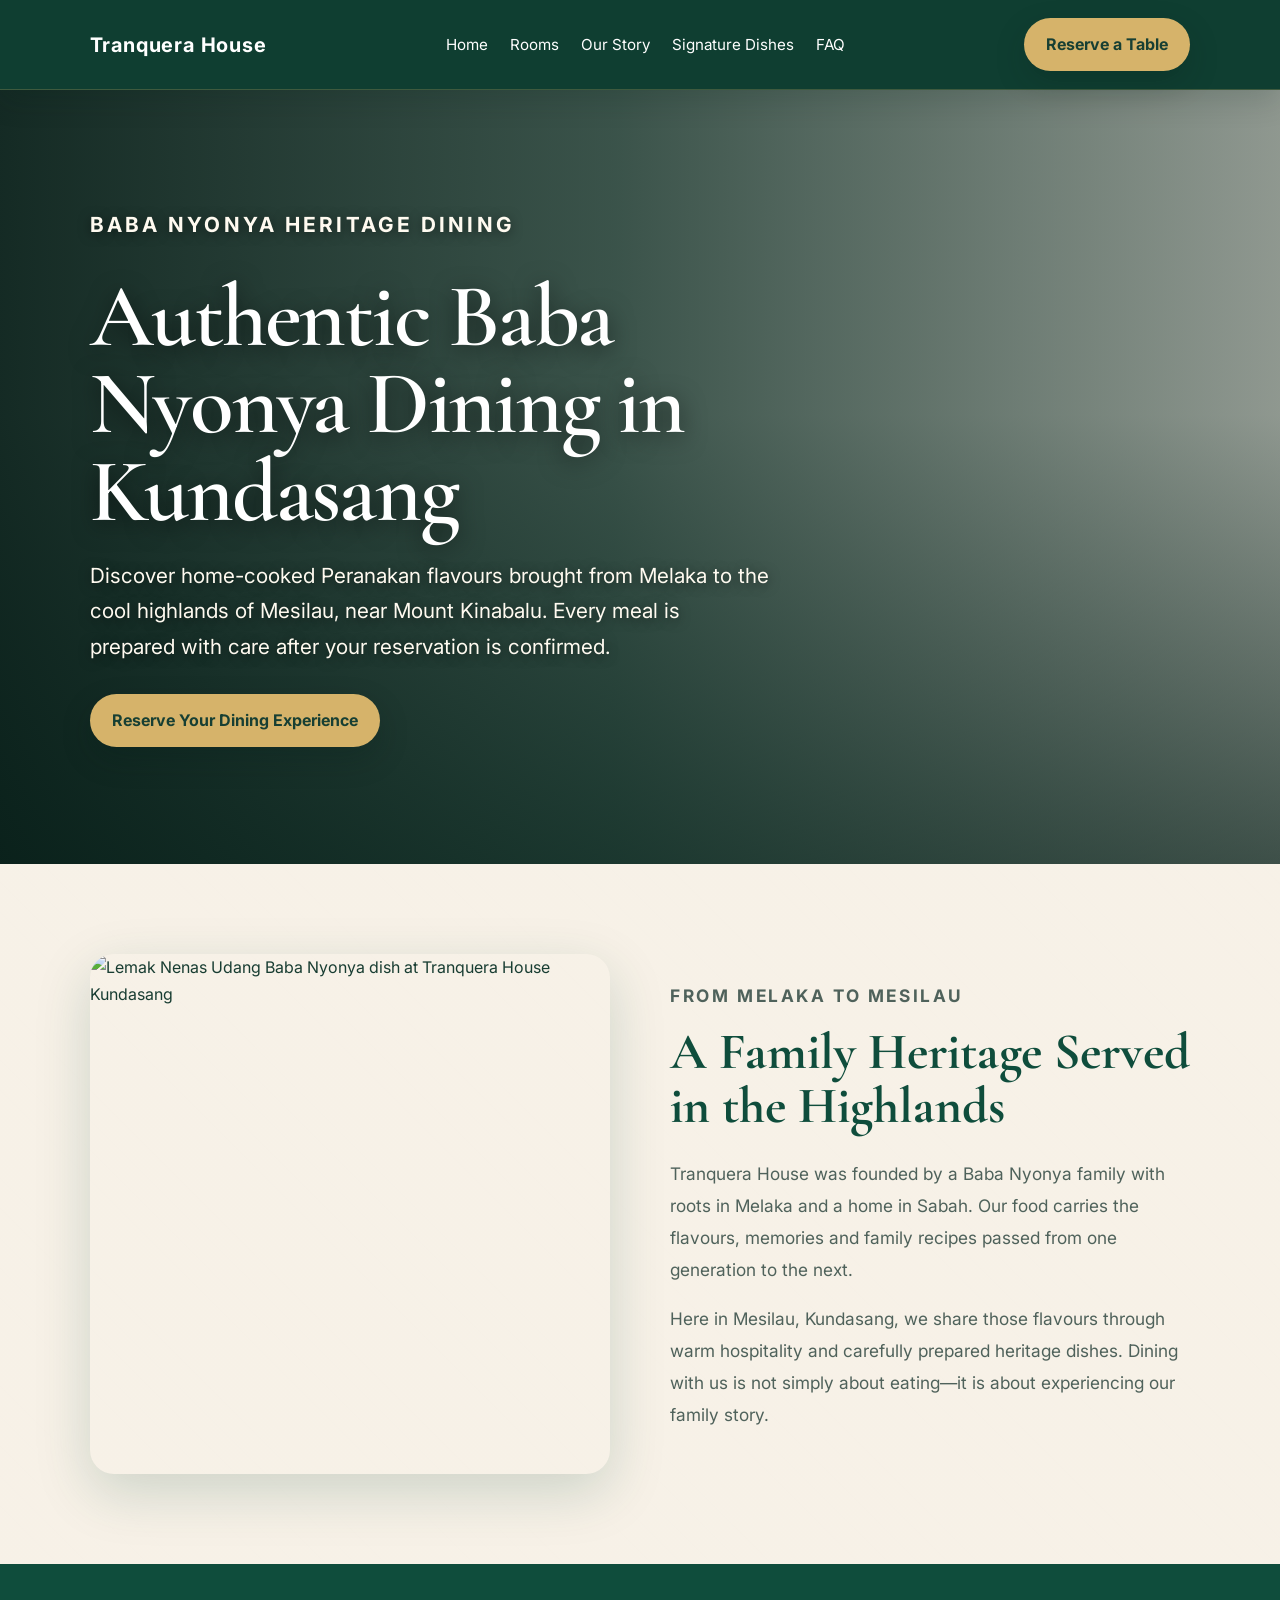
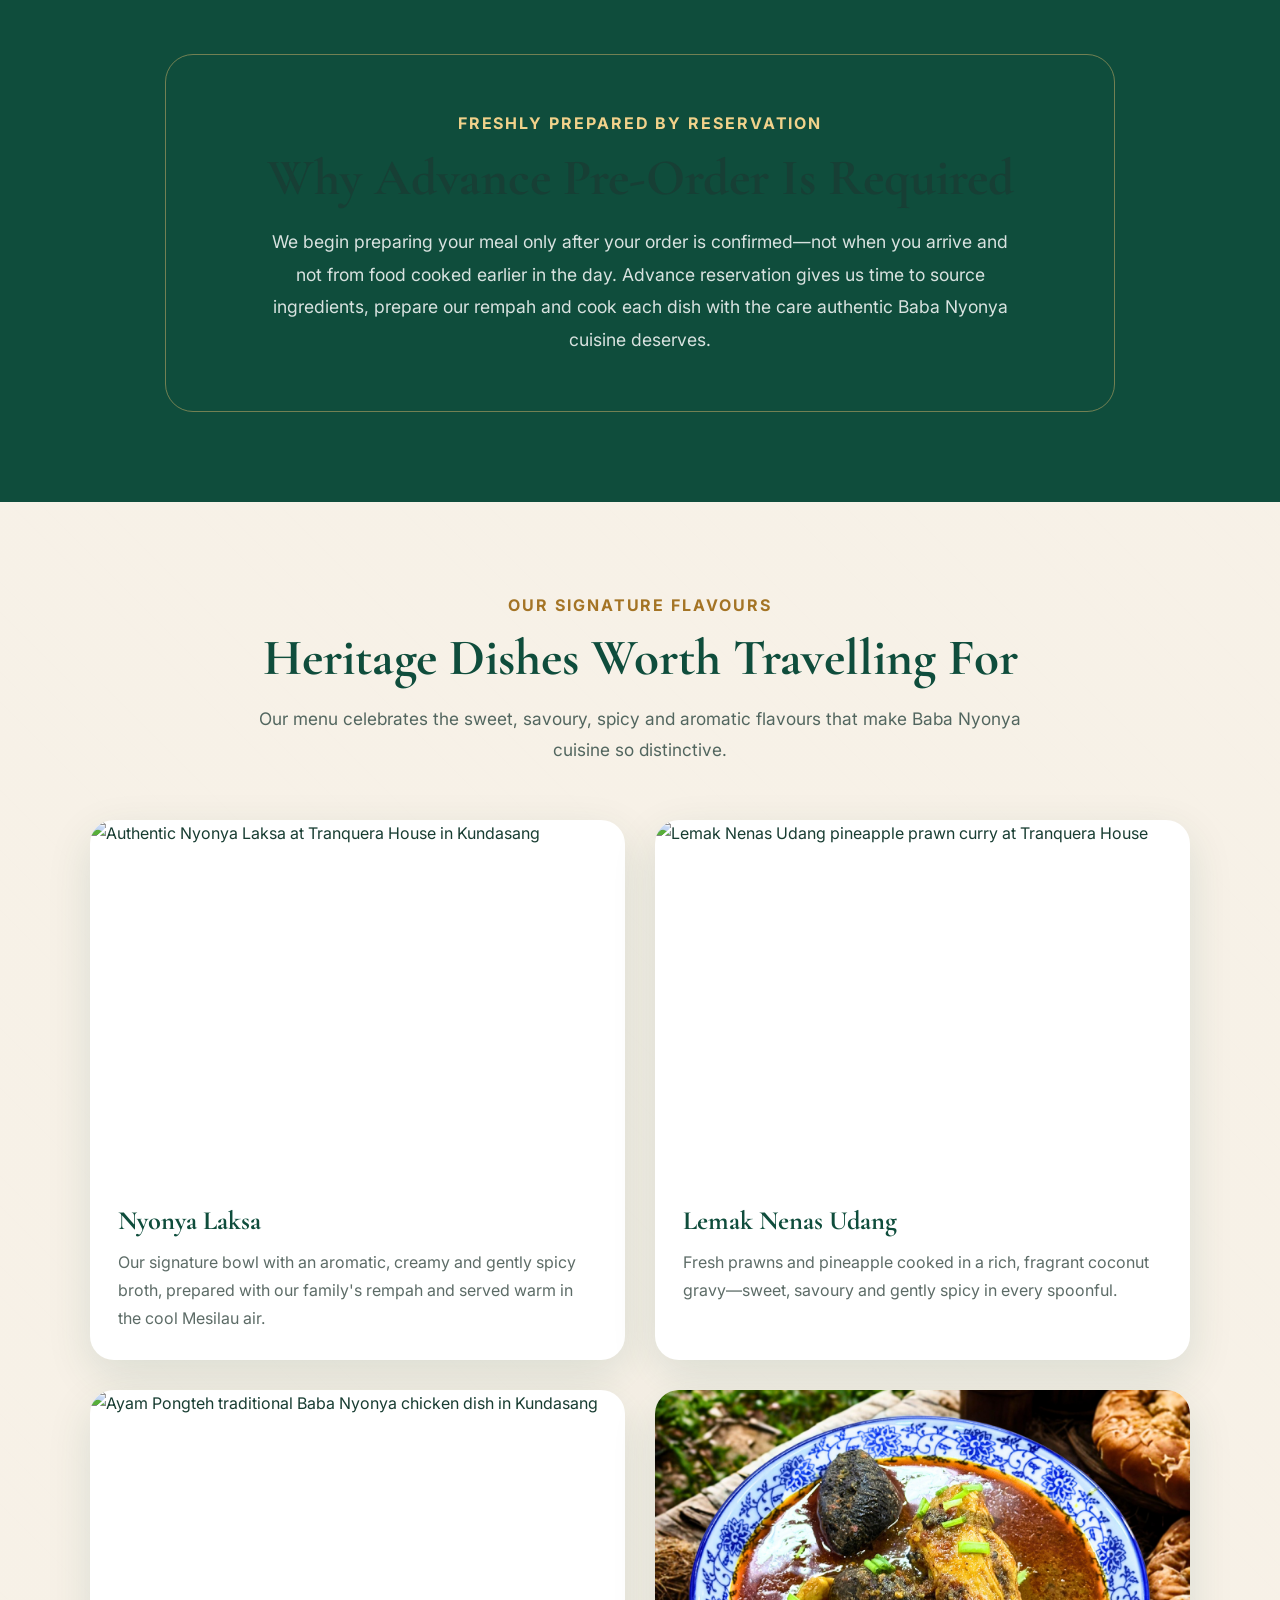
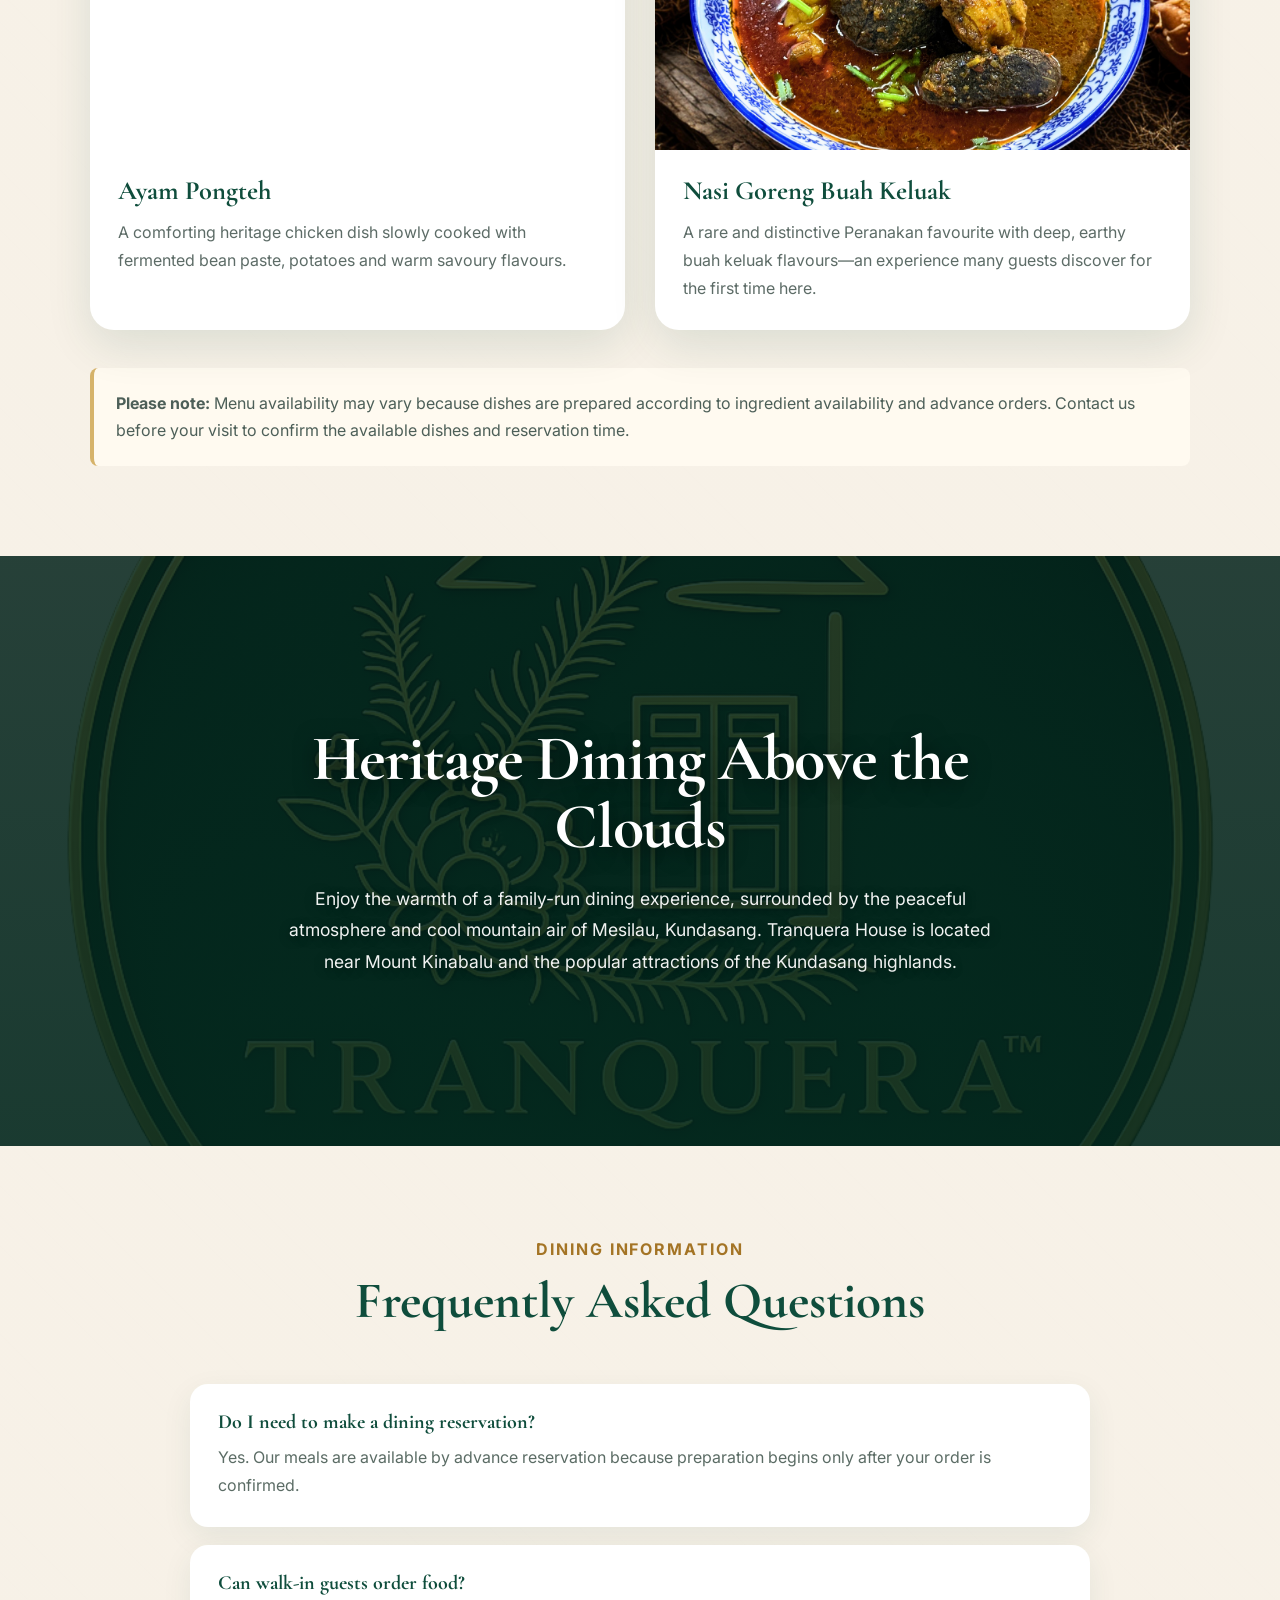
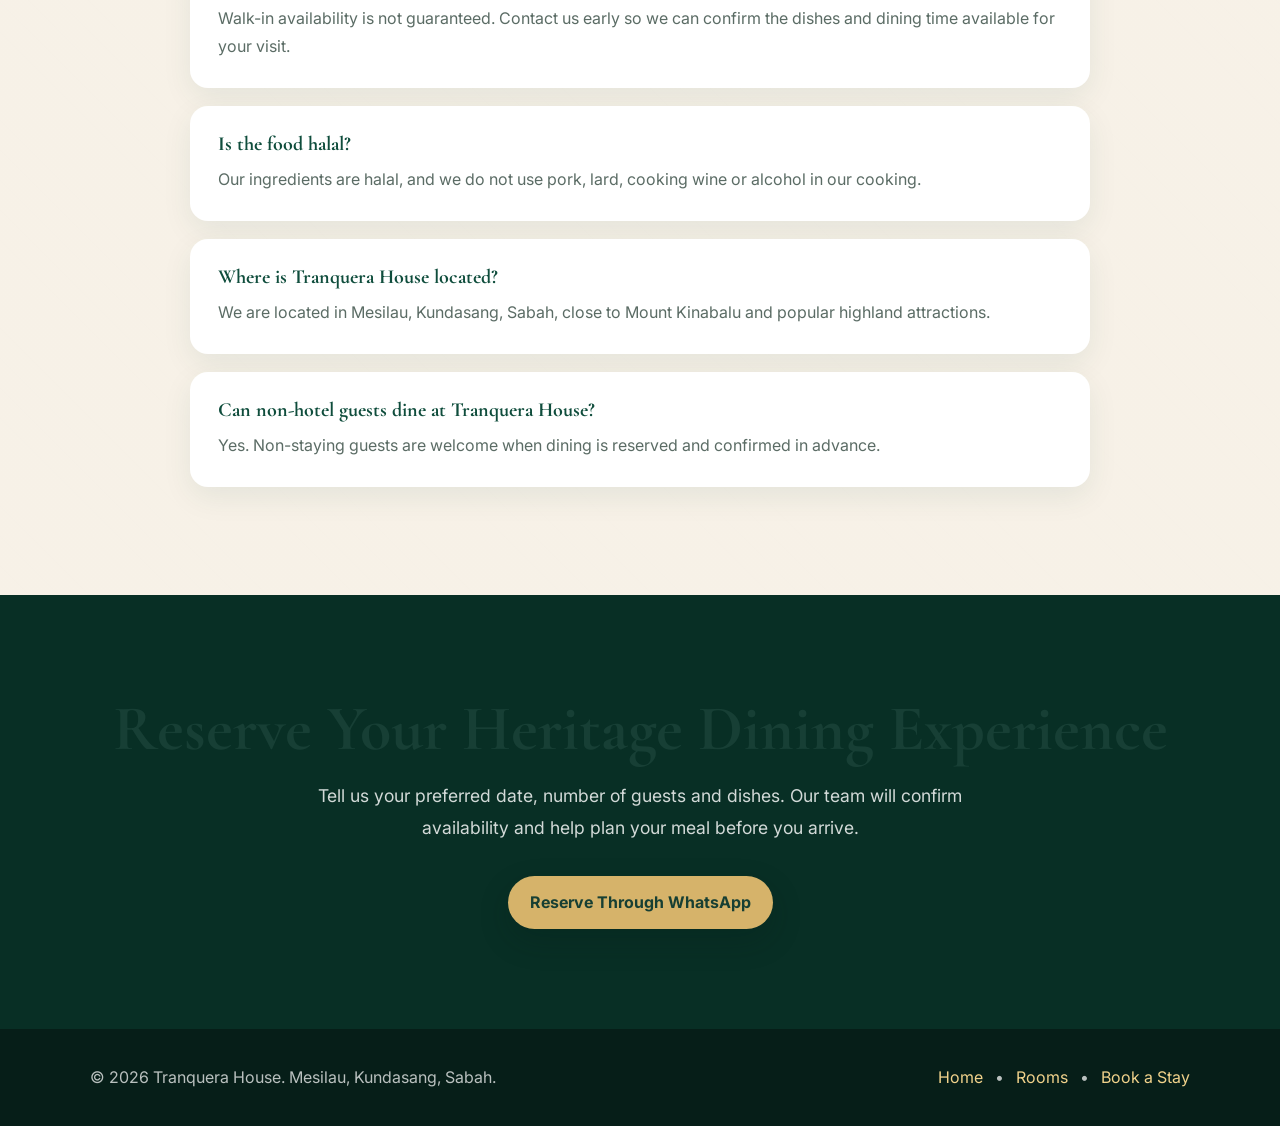
==== dining.html @ 03976038 "Add improved dining page" ====
<!DOCTYPE html>
<html lang="en">
<head>
  <meta charset="UTF-8">

  <meta
    name="viewport"
    content="width=device-width, initial-scale=1.0"
  >

  <title>
    Baba Nyonya Restaurant in Kundasang | Tranquera House
  </title>

  <meta
    name="description"
    content="Enjoy authentic Baba Nyonya dining at Tranquera House in Mesilau, Kundasang. Freshly prepared heritage dishes available by advance reservation near Mount Kinabalu."
  >

  <meta
    name="robots"
    content="index, follow, max-image-preview:large"
  >

  <link
    rel="canonical"
    href="https://tranquerahouse.com/dining.html"
  >

  <link
    rel="icon"
    type="image/png"
    href="images/favicon.png"
  >

  <link
    rel="apple-touch-icon"
    href="images/favicon.png"
  >

  <link
    rel="stylesheet"
    href="style.css?v=3"
  >

  <!-- Facebook and WhatsApp preview -->
  <meta
    property="og:type"
    content="website"
  >

  <meta
    property="og:title"
    content="Authentic Baba Nyonya Dining in Kundasang"
  >

  <meta
    property="og:description"
    content="Discover home-cooked Baba Nyonya heritage cuisine, freshly prepared by advance reservation in Mesilau, Kundasang."
  >

  <meta
    property="og:url"
    content="https://tranquerahouse.com/dining.html"
  >

  <meta
    property="og:image"
    content="https://tranquerahouse.com/images/laksa.jpg"
  >

  <meta
    property="og:image:alt"
    content="Authentic Baba Nyonya food at Tranquera House in Kundasang"
  >

  <!-- Restaurant information for Google -->
  <script type="application/ld+json">
  {
    "@context": "https://schema.org",
    "@type": "Restaurant",
    "name": "Tranquera House Baba Nyonya Heritage Dining",
    "url": "https://tranquerahouse.com/dining.html",
    "image": [
      "https://tranquerahouse.com/images/laksa.jpg",
      "https://tranquerahouse.com/images/pineapple-prawn.jpg",
      "https://tranquerahouse.com/images/pongteh.jpg",
      "https://tranquerahouse.com/images/keluak.jpg"
    ],
    "description": "Authentic home-cooked Baba Nyonya heritage cuisine served by advance reservation in Mesilau, Kundasang.",
    "servesCuisine": [
      "Baba Nyonya",
      "Peranakan",
      "Malaysian"
    ],
    "telephone": "+60177270183",
    "acceptsReservations": true,
    "priceRange": "RM",
    "address": {
      "@type": "PostalAddress",
      "addressLocality": "Mesilau, Kundasang",
      "addressRegion": "Sabah",
      "addressCountry": "MY"
    },
    "areaServed": {
      "@type": "Place",
      "name": "Kundasang, Sabah"
    }
  }
  </script>

  <!-- Styling only for this dining page -->
  <style>
    .dining-page {
      background: #f7f3ea;
      color: #183d32;
    }

    .dining-header {
      position: sticky;
      top: 0;
      z-index: 1000;
      display: flex;
      align-items: center;
      justify-content: space-between;
      gap: 24px;
      padding: 18px 7%;
      background: rgba(8, 56, 43, 0.97);
      color: white;
      backdrop-filter: blur(10px);
      border-bottom: 1px solid rgba(214, 179, 106, 0.24);
      box-shadow: 0 10px 30px rgba(4, 29, 23, 0.16);
    }

    .dining-brand {
      color: white;
      font-size: 1.25rem;
      font-weight: 700;
      text-decoration: none;
      letter-spacing: 0.04em;
    }

    .dining-nav {
      display: flex;
      align-items: center;
      gap: 22px;
    }

    .dining-nav a {
      color: white;
      text-decoration: none;
      font-size: 0.95rem;
    }

    .dining-nav a:hover {
      color: #d6b36a;
    }

    .dining-book-button,
    .dining-primary-button {
      display: inline-flex;
      align-items: center;
      justify-content: center;
      padding: 13px 22px;
      border-radius: 999px;
      background: #d6b36a;
      color: #173f33;
      font-weight: 700;
      text-decoration: none;
      box-shadow: 0 12px 30px rgba(4, 29, 23, 0.22);
      transition: transform 0.2s ease, background 0.2s ease;
    }

    .dining-book-button:hover,
    .dining-primary-button:hover {
      transform: translateY(-2px);
      background: #edca82;
    }

    .dining-hero {
      min-height: 86vh;
      display: flex;
      align-items: center;
      position: relative;
      isolation: isolate;
      padding: 110px 7%;
      color: white;
      background:
        linear-gradient(
          90deg,
          rgba(3, 27, 21, 0.92) 0%,
          rgba(5, 38, 29, 0.76) 48%,
          rgba(5, 31, 24, 0.38) 100%
        ),
        linear-gradient(
          0deg,
          rgba(3, 27, 21, 0.62) 0%,
          rgba(3, 27, 21, 0.08) 58%
        ),
        url("images/laksa.jpg") 58% center / cover no-repeat;
    }

    .dining-hero-content {
      max-width: 760px;
      position: relative;
      z-index: 1;
    }

    .dining-eyebrow {
      margin-bottom: 14px;
      color: #f1d28b;
      font-weight: 700;
      letter-spacing: 0.15em;
      text-transform: uppercase;
    }

    .dining-hero h1 {
      max-width: 900px;
      margin: 0 0 22px;
      color: #ffffff;
      font-size: clamp(2.7rem, 7vw, 5.7rem);
      line-height: 0.98;
      letter-spacing: -0.025em;
      text-shadow: 0 5px 24px rgba(0, 0, 0, 0.58);
    }

    .dining-hero p {
      max-width: 680px;
      margin-bottom: 30px;
      color: #fffaf0;
      font-size: clamp(1.05rem, 2vw, 1.3rem);
      line-height: 1.7;
      text-shadow: 0 2px 12px rgba(0, 0, 0, 0.5);
    }

    .dining-section {
      padding: 90px 7%;
    }

    .dining-section-heading {
      max-width: 780px;
      margin: 0 auto 55px;
      text-align: center;
    }

    .dining-section-heading span {
      color: #a47425;
      font-weight: 700;
      letter-spacing: 0.12em;
      text-transform: uppercase;
    }

    .dining-section-heading h2 {
      margin: 12px 0 18px;
      color: #0f4d3c;
      font-size: clamp(2rem, 4vw, 3.4rem);
    }

    .dining-section-heading p {
      margin: 0;
      color: #52665f;
      font-size: 1.08rem;
      line-height: 1.8;
    }

    .dining-story {
      display: grid;
      grid-template-columns: 1fr 1fr;
      gap: 60px;
      align-items: center;
    }

    .dining-story img {
      width: 100%;
      min-height: 520px;
      border-radius: 24px;
      object-fit: cover;
      box-shadow: 0 18px 55px rgba(15, 77, 60, 0.18);
    }

    .dining-story-copy h2 {
      margin-top: 0;
      color: #0f4d3c;
      font-size: clamp(2rem, 4vw, 3.2rem);
    }

    .dining-story-copy p {
      color: #4f625b;
      font-size: 1.08rem;
      line-height: 1.85;
    }

    .preorder-section {
      background: #0f4d3c;
      color: white;
    }

    .preorder-box {
      max-width: 950px;
      margin: 0 auto;
      padding: 55px;
      border: 1px solid rgba(214, 179, 106, 0.5);
      border-radius: 28px;
      text-align: center;
    }

    .preorder-box span {
      color: #f1d28b;
      font-weight: 700;
      letter-spacing: 0.12em;
      text-transform: uppercase;
    }

    .preorder-box h2 {
      margin: 15px 0 20px;
      font-size: clamp(2rem, 4vw, 3.3rem);
    }

    .preorder-box p {
      max-width: 760px;
      margin: 0 auto;
      color: rgba(255, 255, 255, 0.84);
      font-size: 1.1rem;
      line-height: 1.85;
    }

    .dish-grid {
      display: grid;
      grid-template-columns: repeat(2, minmax(0, 1fr));
      gap: 30px;
    }

    .dish-card {
      overflow: hidden;
      border-radius: 24px;
      background: white;
      box-shadow: 0 15px 45px rgba(15, 77, 60, 0.12);
    }

    .dish-card img {
      width: 100%;
      height: 360px;
      object-fit: cover;
      display: block;
    }

    .dish-card-content {
      padding: 28px;
    }

    .dish-card-content h3 {
      margin: 0 0 12px;
      color: #0f4d3c;
      font-size: 1.65rem;
    }

    .dish-card-content p {
      margin: 0;
      color: #5d6c67;
      line-height: 1.75;
    }

    .dining-notice {
      margin-top: 38px;
      padding: 22px;
      border-left: 4px solid #d6b36a;
      border-radius: 8px;
      background: #fffaf0;
      color: #4d5f58;
      line-height: 1.7;
    }

    .experience-section {
      position: relative;
      isolation: isolate;
      overflow: hidden;
      min-height: 590px;
      display: flex;
      flex-direction: column;
      align-items: center;
      justify-content: center;
      color: white;
      text-align: center;
      background:
        linear-gradient(
          rgba(4, 35, 27, 0.86),
          rgba(4, 40, 30, 0.91)
        ),
        url("images/footer.jpg") center / cover no-repeat;
    }

    .experience-section h2 {
      margin: 0 auto 22px;
      max-width: 800px;
      color: #ffffff;
      font-size: clamp(2.2rem, 5vw, 4rem);
      line-height: 1.06;
      letter-spacing: -0.02em;
      text-shadow: 0 4px 22px rgba(0, 0, 0, 0.58);
    }

    .experience-section p {
      max-width: 720px;
      margin: 0 auto;
      color: rgba(255, 255, 255, 0.94);
      font-size: 1.1rem;
      line-height: 1.8;
      text-shadow: 0 2px 12px rgba(0, 0, 0, 0.46);
    }

    .faq-list {
      max-width: 900px;
      margin: 0 auto;
    }

    .faq-item {
      margin-bottom: 18px;
      padding: 28px;
      border-radius: 18px;
      background: white;
      box-shadow: 0 10px 30px rgba(15, 77, 60, 0.08);
    }

    .faq-item h3 {
      margin: 0 0 10px;
      color: #0f4d3c;
      font-size: 1.25rem;
    }

    .faq-item p {
      margin: 0;
      color: #5b6c65;
      line-height: 1.75;
    }

    .reservation-section {
      padding: 100px 7%;
      color: white;
      text-align: center;
      background: #082f25;
    }

    .reservation-section h2 {
      margin: 0 0 18px;
      font-size: clamp(2.2rem, 5vw, 4rem);
    }

    .reservation-section p {
      max-width: 720px;
      margin: 0 auto 32px;
      color: rgba(255, 255, 255, 0.82);
      font-size: 1.1rem;
      line-height: 1.8;
    }

    .dining-footer {
      display: flex;
      justify-content: space-between;
      gap: 30px;
      padding: 35px 7%;
      background: #061e18;
      color: rgba(255, 255, 255, 0.72);
    }

    .dining-footer a {
      color: #f1d28b;
      text-decoration: none;
    }

    @media (max-width: 850px) {
      .dining-nav {
        display: none;
      }

      .dining-story,
      .dish-grid {
        grid-template-columns: 1fr;
      }

      .dining-story img {
        min-height: 380px;
      }

      .dining-hero {
        min-height: 78vh;
        padding-top: 90px;
        background:
          linear-gradient(
            90deg,
            rgba(3, 27, 21, 0.91),
            rgba(3, 27, 21, 0.52)
          ),
          linear-gradient(
            0deg,
            rgba(3, 27, 21, 0.76),
            rgba(3, 27, 21, 0.08) 60%
          ),
          url("images/laksa.jpg") 62% center / cover no-repeat;
      }

      .preorder-box {
        padding: 38px 24px;
      }

      .dining-footer {
        flex-direction: column;
      }
    }
  </style>
</head>

<body class="dining-page">

  <header class="dining-header">
    <a
      class="dining-brand"
      href="index.html"
    >
      Tranquera House
    </a>

    <nav
      class="dining-nav"
      aria-label="Dining navigation"
    >
      <a href="index.html">Home</a>
      <a href="rooms.html">Rooms</a>
      <a href="#story">Our Story</a>
      <a href="#dishes">Signature Dishes</a>
      <a href="#faq">FAQ</a>
    </nav>

    <a
      class="dining-book-button"
      href="https://wa.me/60177270183?text=Hi%20Tranquera%20House!%20I%20would%20like%20to%20reserve%20a%20Baba%20Nyonya%20dining%20experience."
      target="_blank"
      rel="noopener"
    >
      Reserve a Table
    </a>
  </header>

  <main>

    <!-- Hero -->
    <section class="dining-hero">
      <div class="dining-hero-content">
        <p class="dining-eyebrow">
          Baba Nyonya Heritage Dining
        </p>

        <h1>
          Authentic Baba Nyonya Dining in Kundasang
        </h1>

        <p>
          Discover home-cooked Peranakan flavours brought from
          Melaka to the cool highlands of Mesilau, near Mount
          Kinabalu. Every meal is prepared with care after your
          reservation is confirmed.
        </p>

        <a
          class="dining-primary-button"
          href="https://wa.me/60177270183?text=Hi%20Tranquera%20House!%20I%20would%20like%20to%20reserve%20a%20Baba%20Nyonya%20dining%20experience."
          target="_blank"
          rel="noopener"
        >
          Reserve Your Dining Experience
        </a>
      </div>
    </section>

    <!-- Story -->
    <section
      class="dining-section"
      id="story"
    >
      <div class="dining-story">
        <img
          src="images/pineapple-prawn.jpg"
          alt="Lemak Nenas Udang Baba Nyonya dish at Tranquera House Kundasang"
          loading="lazy"
        >

        <div class="dining-story-copy">
          <p class="dining-eyebrow">
            From Melaka to Mesilau
          </p>

          <h2>
            A Family Heritage Served in the Highlands
          </h2>

          <p>
            Tranquera House was founded by a Baba Nyonya family
            with roots in Melaka and a home in Sabah. Our food
            carries the flavours, memories and family recipes
            passed from one generation to the next.
          </p>

          <p>
            Here in Mesilau, Kundasang, we share those flavours
            through warm hospitality and carefully prepared
            heritage dishes. Dining with us is not simply about
            eating—it is about experiencing our family story.
          </p>
        </div>
      </div>
    </section>

    <!-- Pre-order philosophy -->
    <section class="dining-section preorder-section">
      <div class="preorder-box">
        <span>Freshly Prepared by Reservation</span>

        <h2>
          Why Advance Pre-Order Is Required
        </h2>

        <p>
          We begin preparing your meal only after your order is
          confirmed—not when you arrive and not from food cooked
          earlier in the day. Advance reservation gives us time
          to source ingredients, prepare our rempah and cook each
          dish with the care authentic Baba Nyonya cuisine
          deserves.
        </p>
      </div>
    </section>

    <!-- Signature dishes -->
    <section
      class="dining-section"
      id="dishes"
    >
      <div class="dining-section-heading">
        <span>Our Signature Flavours</span>

        <h2>
          Heritage Dishes Worth Travelling For
        </h2>

        <p>
          Our menu celebrates the sweet, savoury, spicy and
          aromatic flavours that make Baba Nyonya cuisine so
          distinctive.
        </p>
      </div>

      <div class="dish-grid">

        <article class="dish-card">
          <img
            src="images/laksa.jpg"
            alt="Authentic Nyonya Laksa at Tranquera House in Kundasang"
            loading="lazy"
          >

          <div class="dish-card-content">
            <h3>Nyonya Laksa</h3>

            <p>
              Our signature bowl with an aromatic, creamy and
              gently spicy broth, prepared with our family's
              rempah and served warm in the cool Mesilau air.
            </p>
          </div>
        </article>

        <article class="dish-card">
          <img
            src="images/pineapple-prawn.jpg"
            alt="Lemak Nenas Udang pineapple prawn curry at Tranquera House"
            loading="lazy"
          >

          <div class="dish-card-content">
            <h3>Lemak Nenas Udang</h3>

            <p>
              Fresh prawns and pineapple cooked in a rich,
              fragrant coconut gravy—sweet, savoury and gently
              spicy in every spoonful.
            </p>
          </div>
        </article>

        <article class="dish-card">
          <img
            src="images/pongteh.jpg"
            alt="Ayam Pongteh traditional Baba Nyonya chicken dish in Kundasang"
            loading="lazy"
          >

          <div class="dish-card-content">
            <h3>Ayam Pongteh</h3>

            <p>
              A comforting heritage chicken dish slowly cooked
              with fermented bean paste, potatoes and warm
              savoury flavours.
            </p>
          </div>
        </article>

        <article class="dish-card">
          <img
            src="images/keluak.jpg"
            alt="Nasi Goreng Buah Keluak rare Peranakan dish at Tranquera House"
            loading="lazy"
          >

          <div class="dish-card-content">
            <h3>Nasi Goreng Buah Keluak</h3>

            <p>
              A rare and distinctive Peranakan favourite with
              deep, earthy buah keluak flavours—an experience
              many guests discover for the first time here.
            </p>
          </div>
        </article>

      </div>

      <div class="dining-notice">
        <strong>Please note:</strong>
        Menu availability may vary because dishes are prepared
        according to ingredient availability and advance orders.
        Contact us before your visit to confirm the available
        dishes and reservation time.
      </div>
    </section>

    <!-- Dining atmosphere -->
    <section class="dining-section experience-section">
      <h2>
        Heritage Dining Above the Clouds
      </h2>

      <p>
        Enjoy the warmth of a family-run dining experience,
        surrounded by the peaceful atmosphere and cool mountain
        air of Mesilau, Kundasang. Tranquera House is located
        near Mount Kinabalu and the popular attractions of the
        Kundasang highlands.
      </p>
    </section>

    <!-- FAQ -->
    <section
      class="dining-section"
      id="faq"
    >
      <div class="dining-section-heading">
        <span>Dining Information</span>

        <h2>
          Frequently Asked Questions
        </h2>
      </div>

      <div class="faq-list">

        <article class="faq-item">
          <h3>
            Do I need to make a dining reservation?
          </h3>

          <p>
            Yes. Our meals are available by advance reservation
            because preparation begins only after your order is
            confirmed.
          </p>
        </article>

        <article class="faq-item">
          <h3>
            Can walk-in guests order food?
          </h3>

          <p>
            Walk-in availability is not guaranteed. Contact us
            early so we can confirm the dishes and dining time
            available for your visit.
          </p>
        </article>

        <article class="faq-item">
          <h3>
            Is the food halal?
          </h3>

          <p>
            Our ingredients are halal, and we do not use pork,
            lard, cooking wine or alcohol in our cooking.
          </p>
        </article>

        <article class="faq-item">
          <h3>
            Where is Tranquera House located?
          </h3>

          <p>
            We are located in Mesilau, Kundasang, Sabah, close
            to Mount Kinabalu and popular highland attractions.
          </p>
        </article>

        <article class="faq-item">
          <h3>
            Can non-hotel guests dine at Tranquera House?
          </h3>

          <p>
            Yes. Non-staying guests are welcome when dining is
            reserved and confirmed in advance.
          </p>
        </article>

      </div>
    </section>

    <!-- Reservation -->
    <section class="reservation-section">
      <h2>
        Reserve Your Heritage Dining Experience
      </h2>

      <p>
        Tell us your preferred date, number of guests and dishes.
        Our team will confirm availability and help plan your
        meal before you arrive.
      </p>

      <a
        class="dining-primary-button"
        href="https://wa.me/60177270183?text=Hi%20Tranquera%20House!%20I%20would%20like%20to%20reserve%20a%20Baba%20Nyonya%20dining%20experience.%20My%20preferred%20date%20is%3A%20"
        target="_blank"
        rel="noopener"
      >
        Reserve Through WhatsApp
      </a>
    </section>

  </main>

  <footer class="dining-footer">
    <div>
      © 2026 Tranquera House. Mesilau, Kundasang, Sabah.
    </div>

    <div>
      <a href="index.html">Home</a>
      &nbsp; • &nbsp;
      <a href="rooms.html">Rooms</a>
      &nbsp; • &nbsp;
      <a href="https://book.tranquerahouse.com">
        Book a Stay
      </a>
    </div>
  </footer>

</body>
</html>
---- style.css ----
@import url("https://fonts.googleapis.com/css2?family=Cormorant+Garamond:wght@500;600;700&family=Inter:wght@400;500;600&display=swap");

:root {
  --ivory: #f7f1e7;
  --cream: #fffaf2;
  --emerald: #173f35;
  --emerald-light: #245b4d;
  --nyonya-red: #8b1f3d;
  --gold: #c49a48;
  --blue: #315c92;
  --charcoal: #292823;
  --muted: #716d64;
  --white: #ffffff;
  --shadow: 0 20px 60px rgba(31, 25, 20, 0.12);
  --max-width: 1200px;
}

* {
  box-sizing: border-box;
}

html {
  scroll-behavior: smooth;
}

body {
  margin: 0;
  font-family: "Inter", sans-serif;
  background: var(--ivory);
  color: var(--charcoal);
  line-height: 1.7;
}

img {
  display: block;
  width: 100%;
}

a {
  color: inherit;
  text-decoration: none;
}

button,
a {
  -webkit-tap-highlight-color: transparent;
}

h1,
h2,
h3 {
  margin-top: 0;
  font-family: "Cormorant Garamond", serif;
  line-height: 1.05;
}

h1 {
  max-width: 850px;
  margin-bottom: 24px;
  font-size: clamp(3.2rem, 8vw, 7rem);
  font-weight: 600;
  letter-spacing: -0.03em;
}

h2 {
  margin-bottom: 24px;
  font-size: clamp(2.5rem, 5vw, 4.7rem);
  color: var(--emerald);
}

h3 {
  margin-bottom: 10px;
  font-size: 2rem;
  color: var(--emerald);
}

p {
  margin-top: 0;
}

.site-header {
  position: fixed;
  z-index: 1000;
  top: 0;
  left: 0;
  display: flex;
  width: 100%;
  min-height: 84px;
  align-items: center;
  justify-content: space-between;
  gap: 30px;
  padding: 18px 5%;
  color: var(--white);
  background: linear-gradient(
    to bottom,
    rgba(10, 22, 18, 0.78),
    rgba(10, 22, 18, 0)
  );
  transition:
    background 0.3s ease,
    box-shadow 0.3s ease;
}

.site-header.scrolled {
  background: rgba(23, 63, 53, 0.96);
  box-shadow: 0 8px 30px rgba(0, 0, 0, 0.14);
  backdrop-filter: blur(14px);
}

.brand {
    font-family: "Cormorant Garamond", serif;
    font-size: 1.75rem;
    font-weight: 700;
    letter-spacing: 0.03em;}

.desktop-nav {
  display: flex;
  align-items: center;
  gap: 28px;
}

.desktop-nav a {
  position: relative;
  font-size: 0.92rem;
  font-weight: 500;
}

.desktop-nav a::after {
  position: absolute;
  right: 0;
  bottom: -8px;
  left: 0;
  height: 1px;
  background: var(--gold);
  content: "";
  transform: scaleX(0);
  transition: transform 0.25s ease;
}

.desktop-nav a:hover::after {
  transform: scaleX(1);
}

.header-book-button,
.primary-button,
.secondary-button,
.secondary-dark-button {
  display: inline-flex;
  min-height: 52px;
  align-items: center;
  justify-content: center;
  padding: 14px 26px;
  border: 1px solid transparent;
  font-size: 0.9rem;
  font-weight: 600;
  letter-spacing: 0.04em;
  transition:
    transform 0.25s ease,
    background 0.25s ease,
    color 0.25s ease,
    border-color 0.25s ease;
}

.header-book-button,
.primary-button {
  color: var(--white);
  background: var(--gold);
}

.header-book-button:hover,
.primary-button:hover {
  background: #ab8033;
  transform: translateY(-2px);
}

.secondary-button {
  border-color: rgba(255, 255, 255, 0.72);
  color: var(--white);
  background: rgba(255, 255, 255, 0.08);
}

.secondary-button:hover {
  color: var(--emerald);
  background: var(--white);
}

.secondary-dark-button {
  border-color: var(--emerald);
  color: var(--emerald);
  background: transparent;
}

.secondary-dark-button:hover {
  color: var(--white);
  background: var(--emerald);
}

.hero {
  position: relative;
  display: flex;
  min-height: 100svh;
  align-items: center;
  overflow: hidden;
  padding: 180px 7% 90px;
  color: var(--white);
  background:
    linear-gradient(
        rgba(9, 27, 22, 0.28),
        rgba(9, 27, 22, 0.45)
    ),
    url("images/hero.jpg") center / cover no-repeat;
}

.hero-overlay {
  position: absolute;
  inset: 0;
  background:
    radial-gradient(
      circle at 75% 25%,
      rgba(255, 220, 150, 0.12),
      transparent 40%
    ),
    linear-gradient(
      to right,
      rgba(8, 30, 24, 0.82),
      rgba(8, 30, 24, 0.18)
    );
}

.hero-content {
  position: relative;
  z-index: 2;
  width: min(850px, 100%);
}

.eyebrow {
  margin-bottom: 18px;
  color: var(--gold);
  font-size: 0.78rem;
  font-weight: 600;
  letter-spacing: 0.23em;
  text-transform: uppercase;
}

.hero-description {
  max-width: 650px;
  margin-bottom: 34px;
  color: rgba(255, 255, 255, 0.88);
  font-size: clamp(1rem, 2vw, 1.25rem);
}

.hero-actions,
.contact-actions {
  display: flex;
  flex-wrap: wrap;
  gap: 14px;
}

.scroll-indicator {
  position: absolute;
  z-index: 2;
  bottom: 30px;
  left: 50%;
  color: rgba(255, 255, 255, 0.76);
  font-size: 0.75rem;
  letter-spacing: 0.2em;
  text-transform: uppercase;
  transform: translateX(-50%);
}

.scroll-indicator::after {
  display: block;
  width: 1px;
  height: 42px;
  margin: 10px auto 0;
  background: rgba(255, 255, 255, 0.62);
  content: "";
}

.section {
  width: min(var(--max-width), 90%);
  margin: 0 auto;
  padding: 110px 0;
}

.story-section {
  display: grid;
  align-items: center;
  gap: 70px;
  grid-template-columns: 1fr 1fr;
}

.section-copy p:not(.eyebrow),
.section-heading p:not(.eyebrow) {
  color: var(--muted);
  font-size: 1.04rem;
}

.section-heading {
  max-width: 760px;
  margin: 0 auto 55px;
  text-align: center;
}

.feature-grid {
  display: grid;
  gap: 28px;
  grid-template-columns: repeat(3, 1fr);
}

.feature-card {
  overflow: hidden;
  background: var(--cream);
  box-shadow: var(--shadow);
}

.feature-card h3,
.feature-card p {
  padding-right: 24px;
  padding-left: 24px;
}

.feature-card h3 {
  padding-top: 24px;
}

.feature-card p {
  padding-bottom: 28px;
  color: var(--muted);
}

.image-placeholder {
  display: flex;
  min-height: 280px;
  align-items: center;
  justify-content: center;
  padding: 20px;
  color: rgba(255, 255, 255, 0.9);
  background:
    linear-gradient(rgba(23, 63, 53, 0.28), rgba(23, 63, 53, 0.52)),
    linear-gradient(135deg, var(--blue), var(--emerald));
  font-family: "Cormorant Garamond", serif;
  font-size: 1.55rem;
  text-align: center;
}
  .story-photo {
    border-radius: 18px;
    overflow: hidden;
    box-shadow: 0 24px 60px rgba(0,0,0,0.15);
}

.story-photo img {
    width: 100%;
    height: auto;
    display: block;
    object-fit: cover;}
.story-caption {
   width: 100%;
    text-align: center;
    margin-top: 24px;
    margin-bottom: 12px;}

.story-caption strong {
    display: block;
    font-family: "Cormorant Garamond", serif;
    font-size: 1.35rem;
    color: var(--forest);
    margin-bottom: 6px;
}

.story-caption span {
    display: block;
    font-size: 0.95rem;
    color: #666;
    font-style: italic;
    line-height: 1.5;
}
.dining-section {
  width: 100%;
  max-width: none;
  padding-right: 5%;
  padding-left: 5%;
  background:
    linear-gradient(rgba(247, 241, 231, 0.95), rgba(247, 241, 231, 0.95)),
    repeating-linear-gradient(
      45deg,
      transparent,
      transparent 20px,
      rgba(49, 92, 146, 0.05) 20px,
      rgba(49, 92, 146, 0.05) 21px
    );
}

.rooms-section {
  padding-bottom: 130px;
}

.centred-action {
  margin-top: 48px;
  text-align: center;
}

.gallery-section {
  width: 100%;
  max-width: none;
  padding-right: 5%;
  padding-left: 5%;
  color: var(--white);
  background: var(--emerald);
}

.gallery-section h2 {
  color: var(--white);
}

.gallery-grid {
  display: grid;
  min-height: 700px;
  gap: 18px;
  grid-template-columns: repeat(3, 1fr);
  grid-template-rows: repeat(2, 1fr);
}

.gallery-grid .image-placeholder {
  min-height: 260px;
}

.gallery-grid .tall {
  grid-row: span 2;
}

.gallery-grid .wide {
  grid-column: span 2;
}

.contact-section {
  display: flex;
  align-items: center;
  justify-content: space-between;
  gap: 50px;
}

.site-footer {
  display: flex;
  justify-content: space-between;
  gap: 30px;
  padding: 34px 5%;
  color: rgba(255, 255, 255, 0.72);
  background: #102c25;
  font-size: 0.82rem;
}

.site-footer p {
  margin: 0;
}

.floating-whatsapp {
  position: fixed;
  z-index: 1200;
  right: 22px;
  bottom: 22px;
  display: flex;
  min-width: 120px;
  height: 52px;
  align-items: center;
  justify-content: center;
  padding: 0 20px;
  border-radius: 999px;
  color: var(--white);
  background: #1f9d5b;
  box-shadow: 0 14px 34px rgba(15, 88, 48, 0.35);
  font-size: 0.84rem;
  font-weight: 600;
  transition: transform 0.25s ease;
}

.floating-whatsapp:hover {
  transform: translateY(-3px);
}

@media (max-width: 900px) {
  .site-header {
    min-height: 72px;
    padding: 14px 5%;
  }

  .desktop-nav {
    display: none;
  }

  .header-book-button {
    min-height: 44px;
    padding: 10px 16px;
  }

  .brand {
    font-size: 1.35rem;
  }

  .hero {
    min-height: 92svh;
    padding-top: 130px;
  }

  .story-section,
  .feature-grid {
    grid-template-columns: 1fr;
  }

  .story-section {
    gap: 40px;
  }

  .story-placeholder {
    min-height: 460px;
  }

  .gallery-grid {
    min-height: auto;
    grid-template-columns: 1fr 1fr;
    grid-template-rows: auto;
  }

  .gallery-grid .tall,
  .gallery-grid .wide {
    grid-column: auto;
    grid-row: auto;
  }

  .contact-section {
    align-items: flex-start;
    flex-direction: column;
  }
}

@media (max-width: 600px) {
  .section {
    width: 88%;
    padding: 78px 0;
  }

  .hero {
    padding-right: 6%;
    padding-left: 6%;
  }

  h1 {
    font-size: clamp(3rem, 16vw, 4.8rem);
  }

  h2 {
    font-size: clamp(2.3rem, 12vw, 3.5rem);
  }

  .hero-actions,
  .contact-actions {
    flex-direction: column;
  }

  .hero-actions a,
  .contact-actions a {
    width: 100%;
  }

  .gallery-grid {
    grid-template-columns: 1fr;
  }

  .site-footer {
    align-items: flex-start;
    flex-direction: column;
  }

  .floating-whatsapp {
    right: 14px;
    bottom: 14px;
    min-width: auto;
  }
}/* ===== HERO REFINEMENT ===== */

.site-header {
  min-height: 96px;
  align-items: flex-start;
  padding: 24px 4.5%;
}

.brand {
  display: flex;
  flex-direction: column;
  align-items: flex-start;
  line-height: 1;
  padding-top: 2px;
}

.brand::after {
  content: "MESILAU · KUNDASANG · SABAH";
  margin-top: 7px;
  color: var(--gold);
  font-family: "Inter", sans-serif;
  font-size: 0.68rem;
  font-weight: 600;
  letter-spacing: 0.28em;
}

.desktop-nav {
  align-self: center;
  gap: 34px;
  padding-top: 2px;
}

.header-book-button {
  align-self: center;
  min-height: 58px;
  padding: 16px 32px;
  border-radius: 2px;
}

.hero {
  padding-left: 6.8%;
  background:
    linear-gradient(
      rgba(9, 27, 22, 0.32),
      rgba(9, 27, 22, 0.48)
    ),
    url("images/hero.jpg") center / cover no-repeat;
}

.hero-overlay {
  background:
    radial-gradient(
      circle at 72% 22%,
      rgba(255, 220, 150, 0.09),
      transparent 42%
    ),
    linear-gradient(
      to right,
      rgba(8, 30, 24, 0.66),
      rgba(8, 30, 24, 0.08)
    );
}

h1 {
  max-width: 760px;
  font-size: clamp(3.6rem, 6.4vw, 6.4rem);
}

.hero-description {
  max-width: 720px;
  font-size: clamp(1rem, 1.5vw, 1.18rem);
}

.hero-actions a {
  min-height: 58px;
}

.scroll-indicator::after {
  animation: scrollLine 1.8s ease-in-out infinite;
}

@keyframes scrollLine {
  0% {
    transform: scaleY(0.25);
    transform-origin: top;
    opacity: 0.35;
  }

  50% {
    transform: scaleY(1);
    transform-origin: top;
    opacity: 1;
  }

  100% {
    transform: scaleY(0.25);
    transform-origin: bottom;
    opacity: 0.35;
  }
}

@media (max-width: 900px) {
  .site-header {
    min-height: 76px;
    align-items: center;
    padding: 13px 5%;
  }

  .brand {
    padding-top: 0;
  }

  .brand::after {
    margin-top: 5px;
    font-size: 0.52rem;
    letter-spacing: 0.19em;
  }

  .header-book-button {
    min-height: 44px;
    padding: 10px 16px;
  }

  .hero {
    padding-left: 6%;
  }
}
/* Heritage Menu Button */

.menu-button-wrap {
    text-align: center;
    margin: 50px 0 20px;
}

.menu-button {
    display: inline-block;
    padding: 18px 42px;
    background: #0F5B4C;
    color: #F5E6B8;
    text-decoration: none;
    border: 2px solid #C9A44C;
    border-radius: 999px;
    font-size: 1.05rem;
    font-weight: 700;
    box-shadow: 0 10px 30px rgba(15, 91, 76, 0.25);
    transition: 0.3s ease;
}

.menu-button:hover {
    background: #0A473B;
    transform: translateY(-3px);
}

.room-card img {
    width: 100%;
    aspect-ratio: 16 / 10;
    height: auto;
    object-fit: cover;
    display: block;
    border-radius: 12px 12px 0 0;
}
/* ===== Guest Reviews ===== */

.reviews-section {
    padding: 100px 5%;
    background: #0f4f43;
    color: #ffffff;
}

.reviews-section .section-heading {
    max-width: 760px;
    margin: 0 auto 48px;
    text-align: center;
}

.reviews-section .section-heading h2 {
    color: #ffffff;
}

.reviews-section .section-heading p {
    color: rgba(255, 255, 255, 0.8);
}

.reviews-section .eyebrow {
    color: #d0a146;
}

.reviews-grid {
    display: grid;
    grid-template-columns: repeat(3, minmax(0, 1fr));
    gap: 28px;
    max-width: 1200px;
    margin: 0 auto;
}

.review-card {
    padding: 32px;
    background: rgba(255, 255, 255, 0.08);
    border: 1px solid rgba(208, 161, 70, 0.35);
    border-radius: 18px;
}

.review-stars {
    margin-bottom: 20px;
    color: #d0a146;
    font-size: 1.55rem;
    letter-spacing: 0.08em;
}

.review-card p {
    margin-bottom: 24px;
    line-height: 1.8;
    color: rgba(255, 255, 255, 0.9);
}

.review-card h3 {
    margin: 0 0 4px;
    color: #ffffff;
    font-size: 1.05rem;
}

.review-card span {
    color: rgba(255, 255, 255, 0.65);
    font-size: 0.9rem;
}

@media (max-width: 900px) {
    .reviews-grid {
        grid-template-columns: 1fr;
    }
}

.review-card {
    display: flex;
    flex-direction: column;
    min-height: 420px;
}

.review-card h3 {
    margin-top: auto;
}
.reviews-trust{
    margin-top:80px;
    text-align:center;
}

   .reviews-rating {
    color: #C9A44C;
    font-size: 40px;
    letter-spacing: 6px;
    margin-bottom: 18px;
}

.reviews-trust strong{
    display:block;
    font-size:2.2rem;
    font-family:"Cormorant Garamond", serif;
    color:#ffffff;
    margin-bottom:12px;
}

.reviews-trust p{
    font-size:1.1rem;
    color:rgba(255,255,255,.85);
    margin-bottom:36px;
}

.reviews-button{
    display:inline-block;
    padding:16px 42px;
    background:#C9A44C;
    color:#123F37;
    border-radius:999px;
    text-decoration:none;
    font-weight:700;
    transition:.3s ease;

    transition: transform 0.25s ease, box-shadow 0.25s ease;
}

.reviews-button:hover{
    background:#d7b45a;
    transform:translateY(-3px);
    box-shadow: 0 8px 20px rgba(0, 0, 0, 0.18);
}
/* Gallery */
.gallery-section {
    background: #f7f1e7;
    padding: 110px 6%;
}

.gallery-section .section-heading {
    max-width: 760px;
    margin: 0 auto 55px;
    text-align: center;
}

.gallery-section .section-heading span {
    display: block;
    margin-bottom: 14px;
    color: #c9a44c;
    font-size: 0.85rem;
    font-weight: 700;
    letter-spacing: 4px;
    text-transform: uppercase;
}

.gallery-section .section-heading h2 {
    margin-bottom: 18px;
    color: #174f46;
    font-size: clamp(2.3rem, 5vw, 4.2rem);
    line-height: 1.05;
}

.gallery-section .section-heading p {
    color: #5d665f;
    font-size: 1.05rem;
    line-height: 1.8;
}

.gallery-grid {
    display: grid;
    grid-template-columns: repeat(4, 1fr);
    grid-auto-rows: 260px;
    gap: 18px;
    max-width: 1400px;
    margin: 0 auto;
}

.gallery-item {
    overflow: hidden;
    border-radius: 18px;
    margin: 0;
}

.gallery-featured {
    grid-column: span 2;
    grid-row: span 2;
}

.gallery-item img {
    width: 100%;
    height: 100%;
    object-fit: cover;
    display: block;
    transition: transform 0.6s ease;
}

.gallery-item:hover img {
    transform: scale(1.06);
}

@media (max-width: 900px) {
    .gallery-grid {
        grid-template-columns: repeat(2, 1fr);
        grid-auto-rows: 230px;
    }
}

@media (max-width: 600px) {
    .gallery-section {
        padding: 80px 20px;
    }

    .gallery-grid {
        grid-template-columns: 1fr;
        grid-auto-rows: 260px;
    }

    .gallery-featured {
        grid-column: auto;
        grid-row: auto;
    }
}.chat-launcher {
    position: fixed;
    bottom: 24px;
    right: 24px;
    z-index: 9999;
}

.chat-toggle {
    background: linear-gradient(135deg, #0F5A4A, #1C7A67);
    color: white;
    border: none;
    border-radius: 999px;
    padding: 15px 24px;
    font-size: 15px;
    font-weight: 600;
    cursor: pointer;
    box-shadow: 0 12px 30px rgba(0,0,0,.18);
    transition: all .3s ease;
}

.chat-toggle:hover {
    transform: translateY(-4px);
    box-shadow: 0 16px 36px rgba(0,0,0,.25);
}
.footer-logo img {
    width: 130px;
    height: auto;
    display: block;
    opacity: 0.95;
}
.chat-menu {
    position: absolute;
    bottom: 70px;
    right: 0;
    width: 320px;
    background: #ffffff;
    border-radius: 18px;
    box-shadow: 0 15px 40px rgba(0,0,0,0.18);
    padding: 20px;
    display: none;
    z-index: 9999;
}

.chat-menu.show {
    display: block;
}

.chat-menu h3 {
    margin: 0 0 8px;
    color: #0f3a2f;
    font-size: 1.2rem;
}

.chat-menu p {
    color: #666;
    margin-bottom: 18px;
    font-size: 0.95rem;
}

.chat-menu a {
    display: block;
    text-decoration: none;
    background: #f6f4ee;
    color: #0f3a2f;
    padding: 12px 16px;
    border-radius: 12px;
    margin-bottom: 10px;
    transition: 0.25s;
    font-weight: 600;
}

.chat-menu a:hover {
    background: #C9A44C;
    color: white;
}

.whatsapp-direct {
    background: #0f3a2f !important;
    color: white !important;
}
.menu-item{
    width:100%;
    border:none;
    background:#f6f4ee;
    color:#0f3a2f;
    padding:12px 16px;
    margin-bottom:10px;
    border-radius:12px;
    text-align:left;
    cursor:pointer;
    font-size:15px;
    font-weight:600;
    transition:.25s;
}

.menu-item:hover{
    background:#C9A44C;
    color:white;
}

.menu-content {
    max-height: 0;
    overflow: hidden;
    opacity: 0;
    padding: 0 18px;
    margin-bottom: 0;
    background: #faf9f5;
    border-left: 4px solid #C9A44C;
    border-radius: 12px;
    color: #333;
    line-height: 1.8;
    transition: max-height 0.35s ease,
                opacity 0.35s ease,
                padding 0.35s ease,
                margin 0.35s ease;
}

.menu-content strong {
    color: #0f3a2f;
}

.menu-content.show {
    display: block;
    max-height: 900px;
    opacity: 1;
    padding: 18px;
    margin-top: 12px;
    margin-bottom: 15px;
}

.book-btn{
    display:inline-block;
    background:#0f3a2f;
    color:white;
    padding:10px 18px;
    border-radius:10px;
    text-decoration:none;
    font-weight:600;
}

.book-btn:hover{
    background:#C9A44C;
}
/* Concierge Buttons */

.menu-item{
    width:100%;
    background:#f6f4ee;
    border:none;
    border-radius:16px;
    padding:18px;
    margin-bottom:14px;
    font-size:1.05rem;
    font-weight:600;
    color:#0f3a2f;
    text-align:left;
    cursor:pointer;
    transition:all .25s ease;
}

.menu-item:hover{
    transform:translateY(-3px);
    box-shadow:0 10px 24px rgba(0,0,0,.12);
    background:#ffffff;
}
.menu-item.active{
    background:#C9A44C;
    color:white;
}
 .menu-item{
    display:flex;
    justify-content:space-between;
    align-items:center;
}

.arrow{
    transition:transform .3s ease;
}

.menu-item.active .arrow{
    transform:rotate(90deg);
}
.info-grid{
    display:grid;
    grid-template-columns:1fr 1fr;
    gap:12px;
    margin:18px 0;
}

.info-item{
    background:#faf8f3;
    border-radius:12px;
    padding:14px;
    display:flex;
    flex-direction:column;
    gap:6px;
    border:1px solid rgba(201,164,76,.15);
}

.info-item span{
    color:#666;
    font-size:14px;
}

.info-item strong{
    color:#0F3A2F;
    font-size:16px;
    font-weight:700;
}

.full{
    grid-column:1 / -1;
}.concierge-header h3{
    margin:0;
    color:#0F3A2F;
    font-size:28px;
}

.concierge-header p{
    margin:12px 0 24px;
    color:#666;
    line-height:1.6;
}

.info-grid{
    display:grid;
    grid-template-columns:1fr 1fr;
    gap:12px;
    margin:20px 0;
}

.info-item{
    background:#F8F5EF;
    padding:14px;
    border-radius:12px;
}

.info-item span{
    display:block;
    color:#666;
    font-size:14px;
    margin-bottom:6px;
}

.info-item strong{
    color:#0F3A2F;
    font-size:15px;
}

.info-item.full{
    grid-column:1 / -1;
}
.concierge-header h3{
    margin:0;
    color:#0F3A2F;
    font-size:28px;
}

.concierge-header p{
    margin:12px 0 24px;
    color:#666;
    line-height:1.6;
}

.info-grid{
    display:grid;
    grid-template-columns:1fr 1fr;
    gap:12px;
    margin:20px 0;
}

.info-item{
    background:#F8F5EF;
    padding:14px;
    border-radius:12px;
}

.info-item span{
    display:block;
    color:#666;
    font-size:14px;
    margin-bottom:6px;
}

.info-item strong{
    color:#0F3A2F;
    font-size:15px;
}

.info-item.full{
    grid-column:1 / -1;
}

.book-btn{
    display:block;
    margin-top:20px;
    background:#0F6A57;
    color:white;
    text-align:center;
    text-decoration:none;
    padding:16px;
    border-radius:14px;
    font-weight:700;
    transition:.3s;
}

.book-btn:hover{
    background:#C9A44C;
}
.footer-links {
    display: flex;
    flex-direction: column;
    align-items: flex-start;
    gap: 4px;
    min-width: 120px;
}

.footer-links a {
    display: block;
    white-space: nowrap;
}
.footer-contact a {
    color: rgba(255,255,255,.85);
    text-decoration: none;
    transition: color .3s;
}

.footer-contact a:hover {
    color: #C9A44C;
}
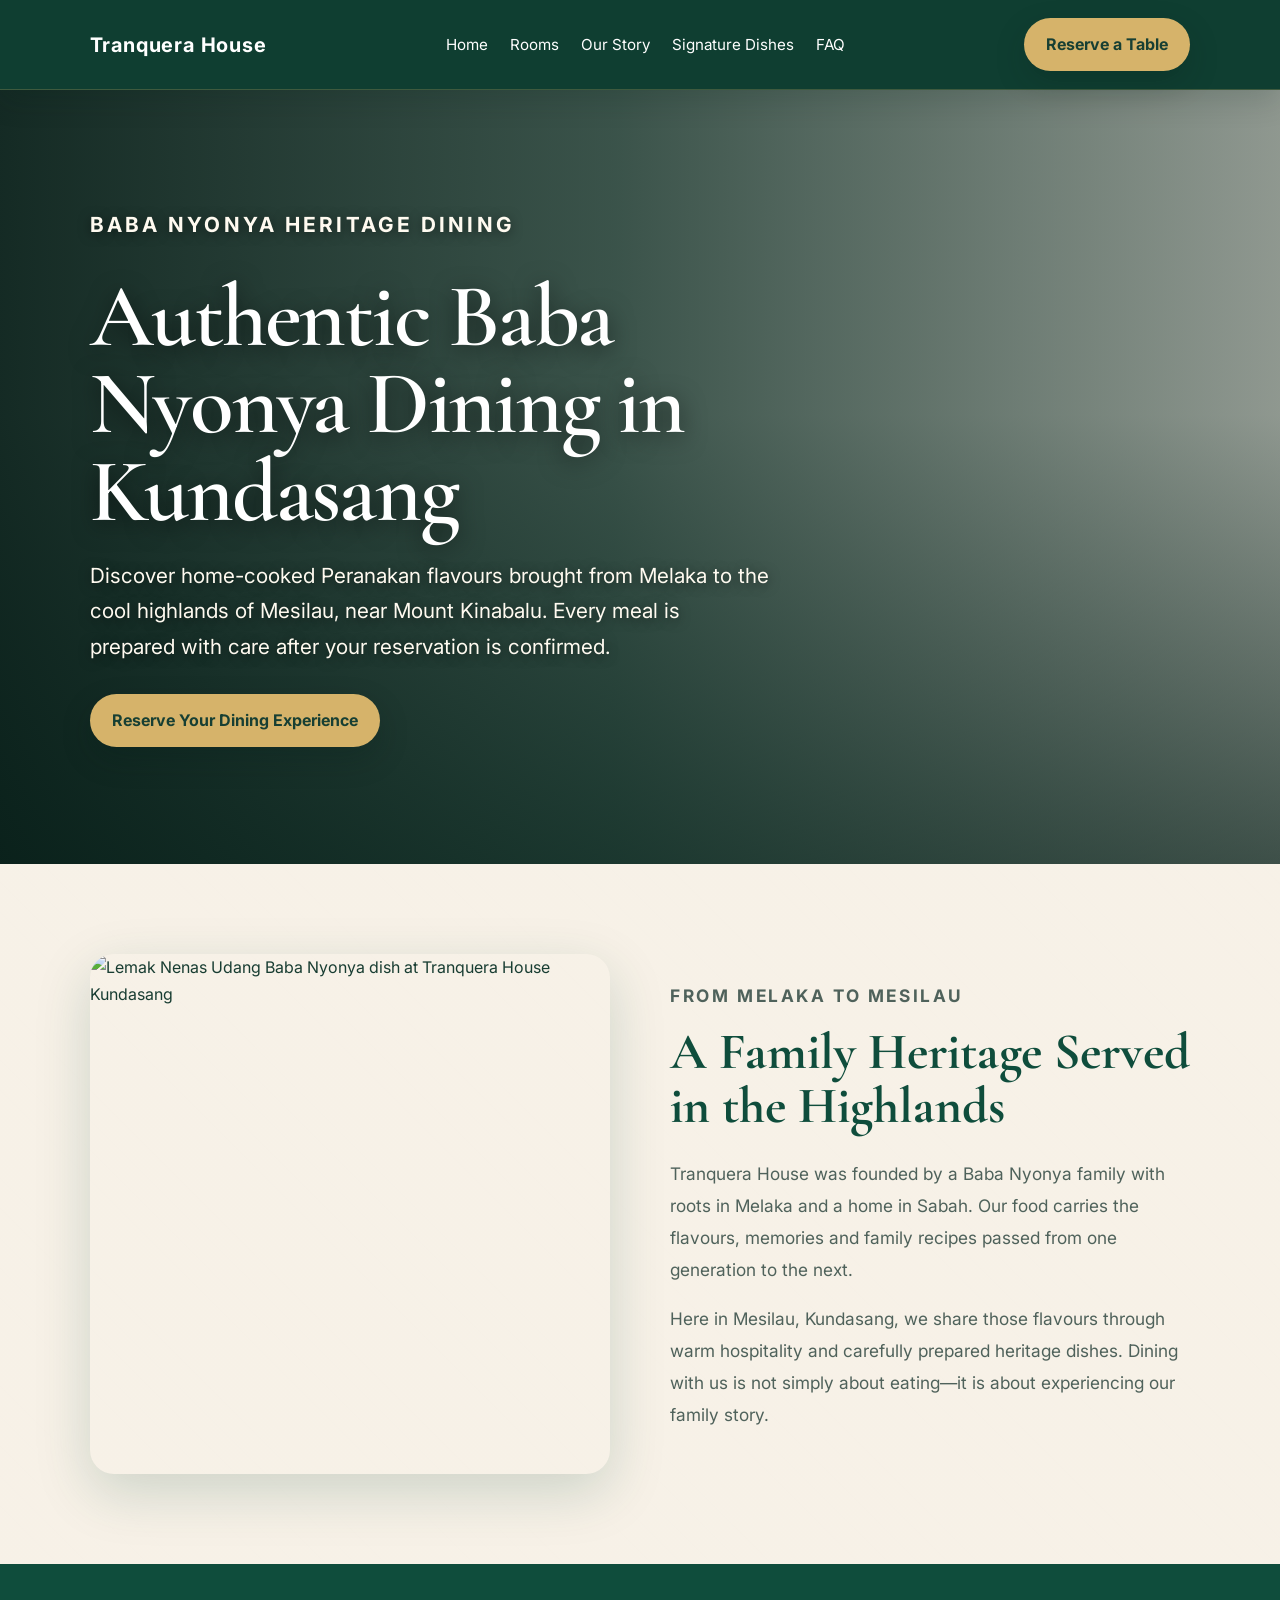
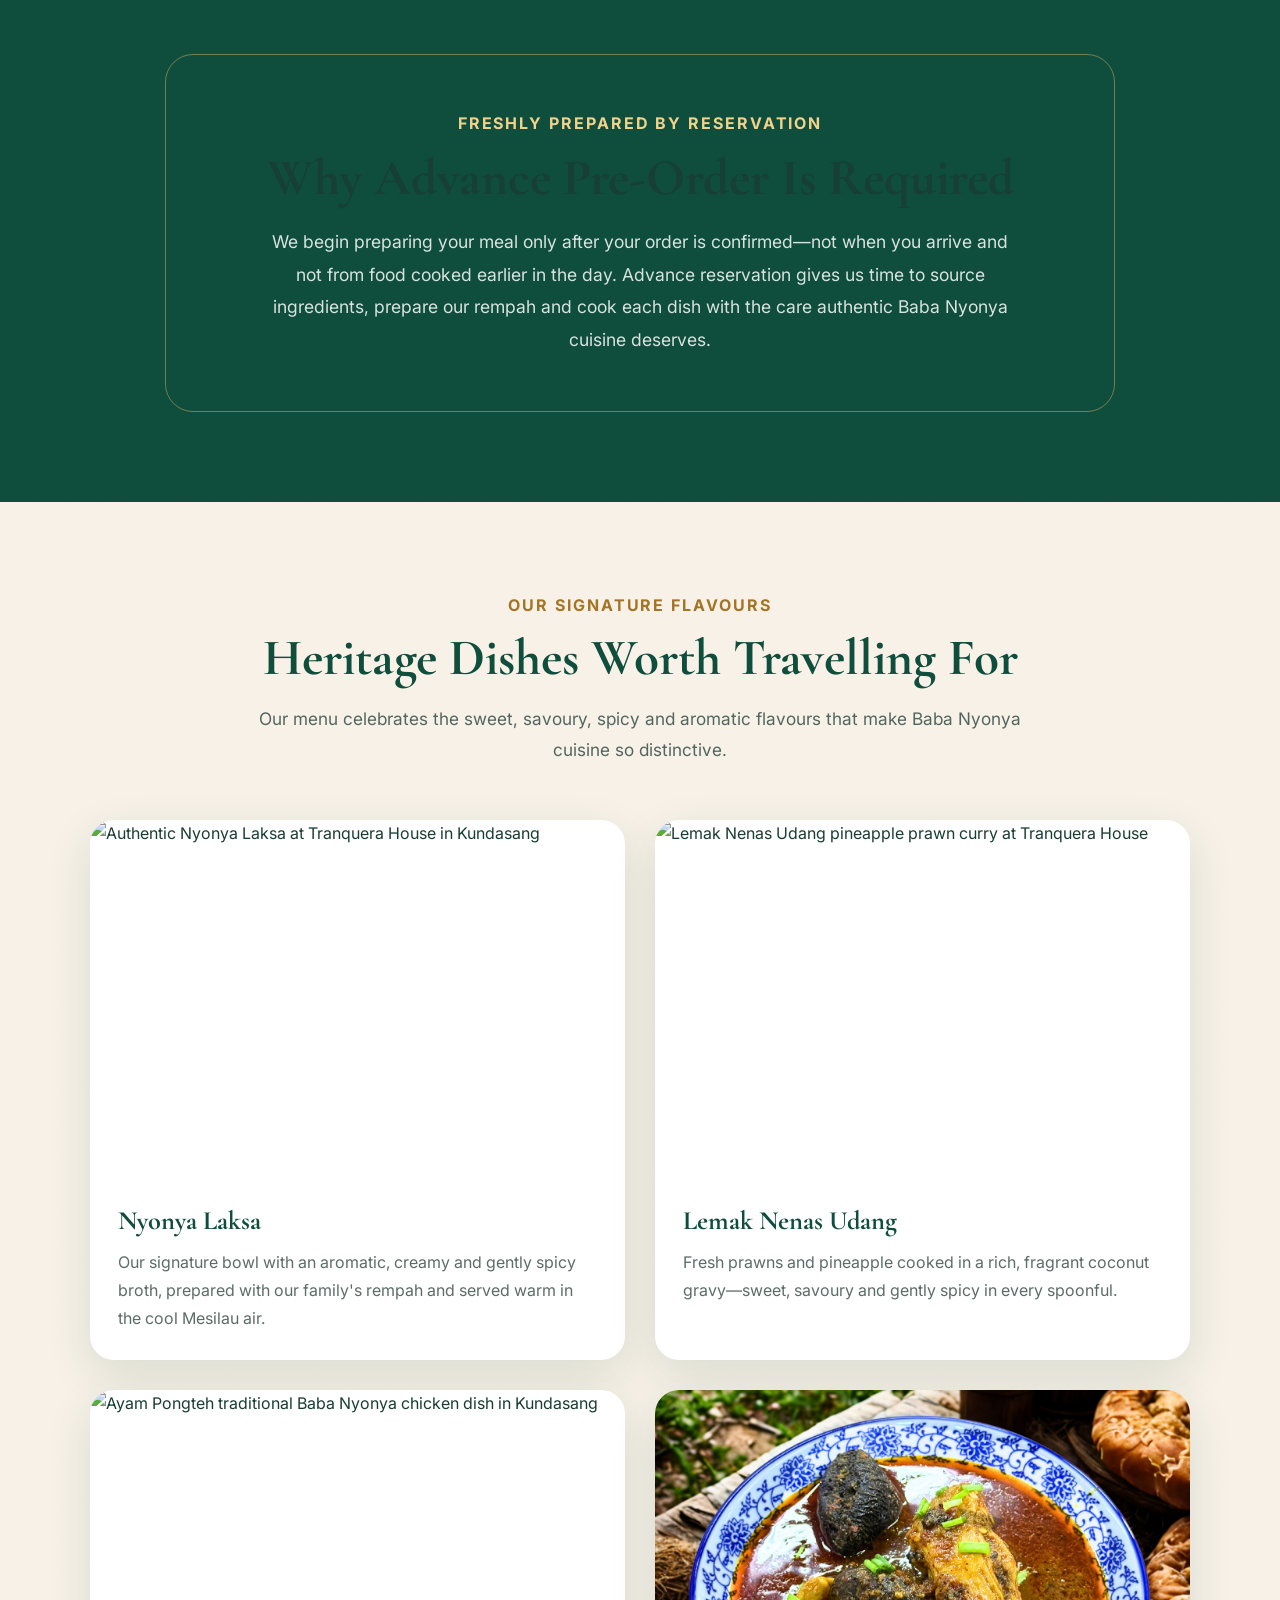
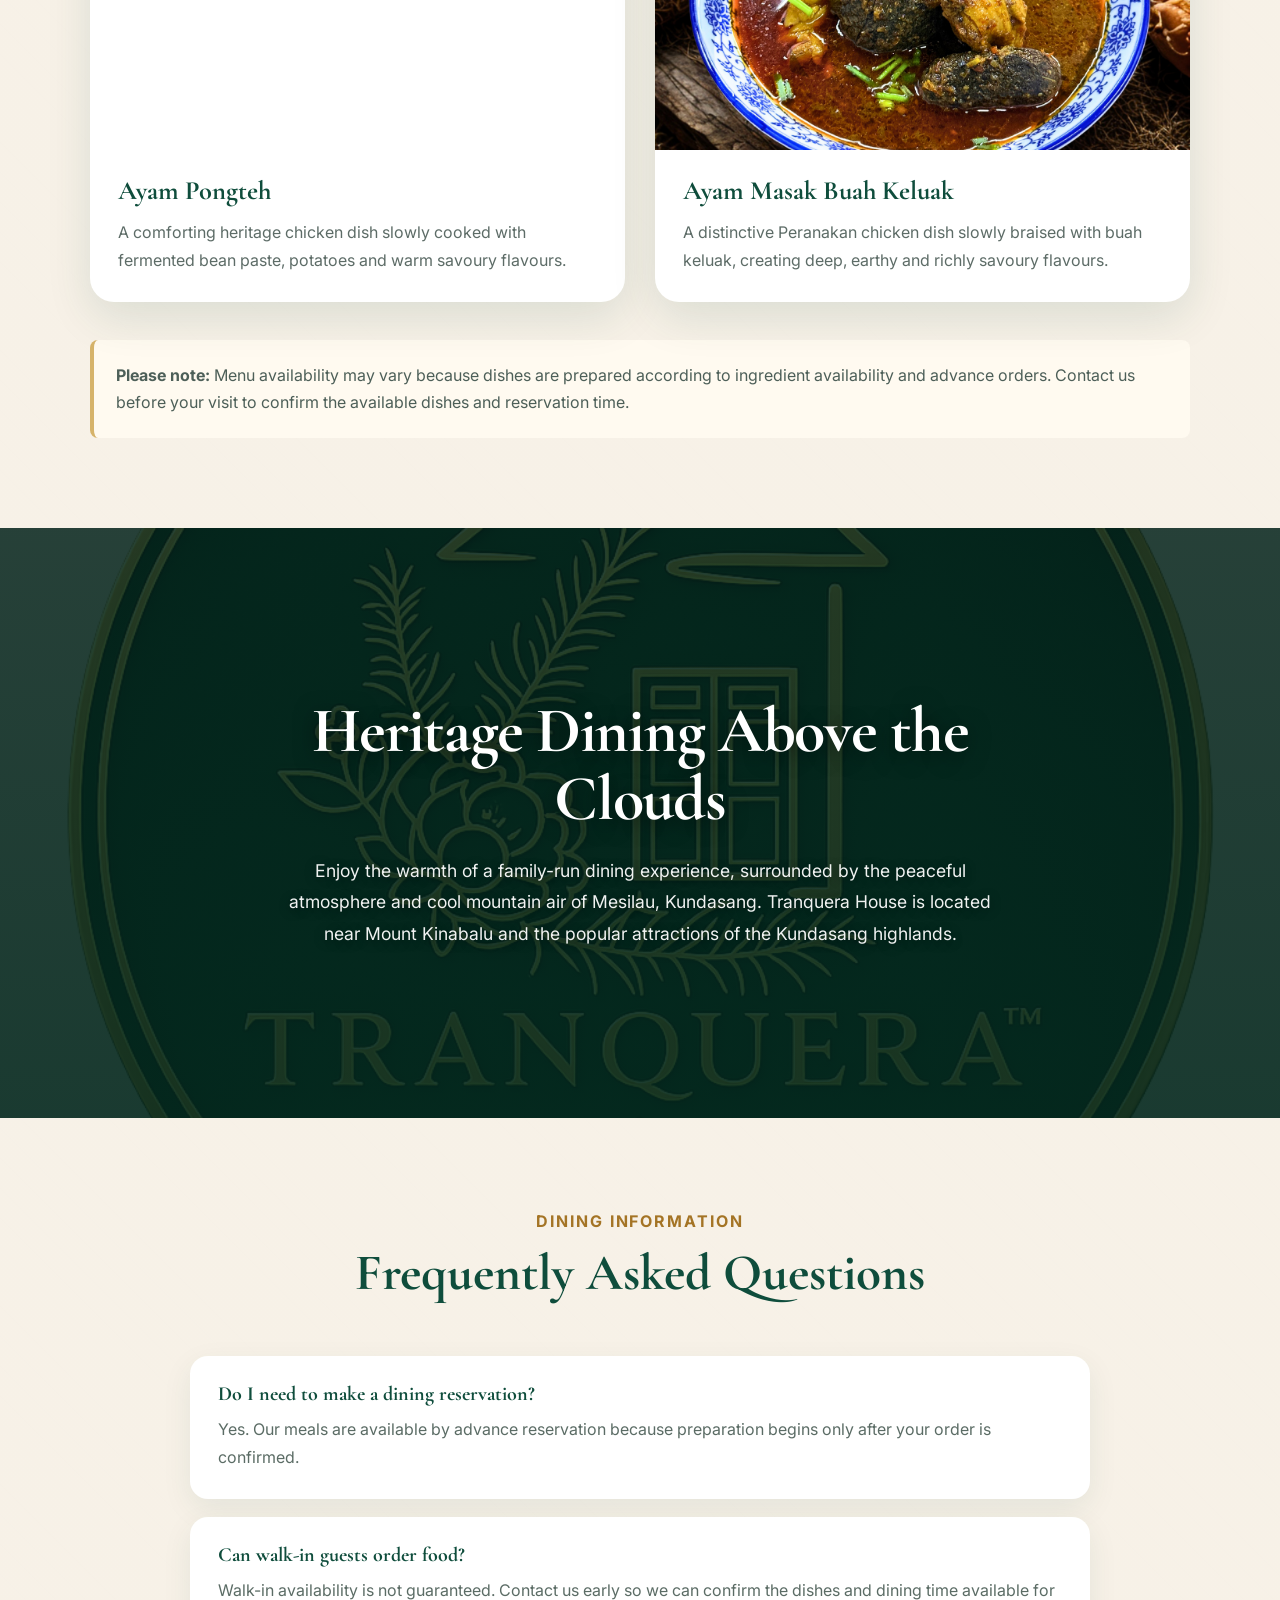
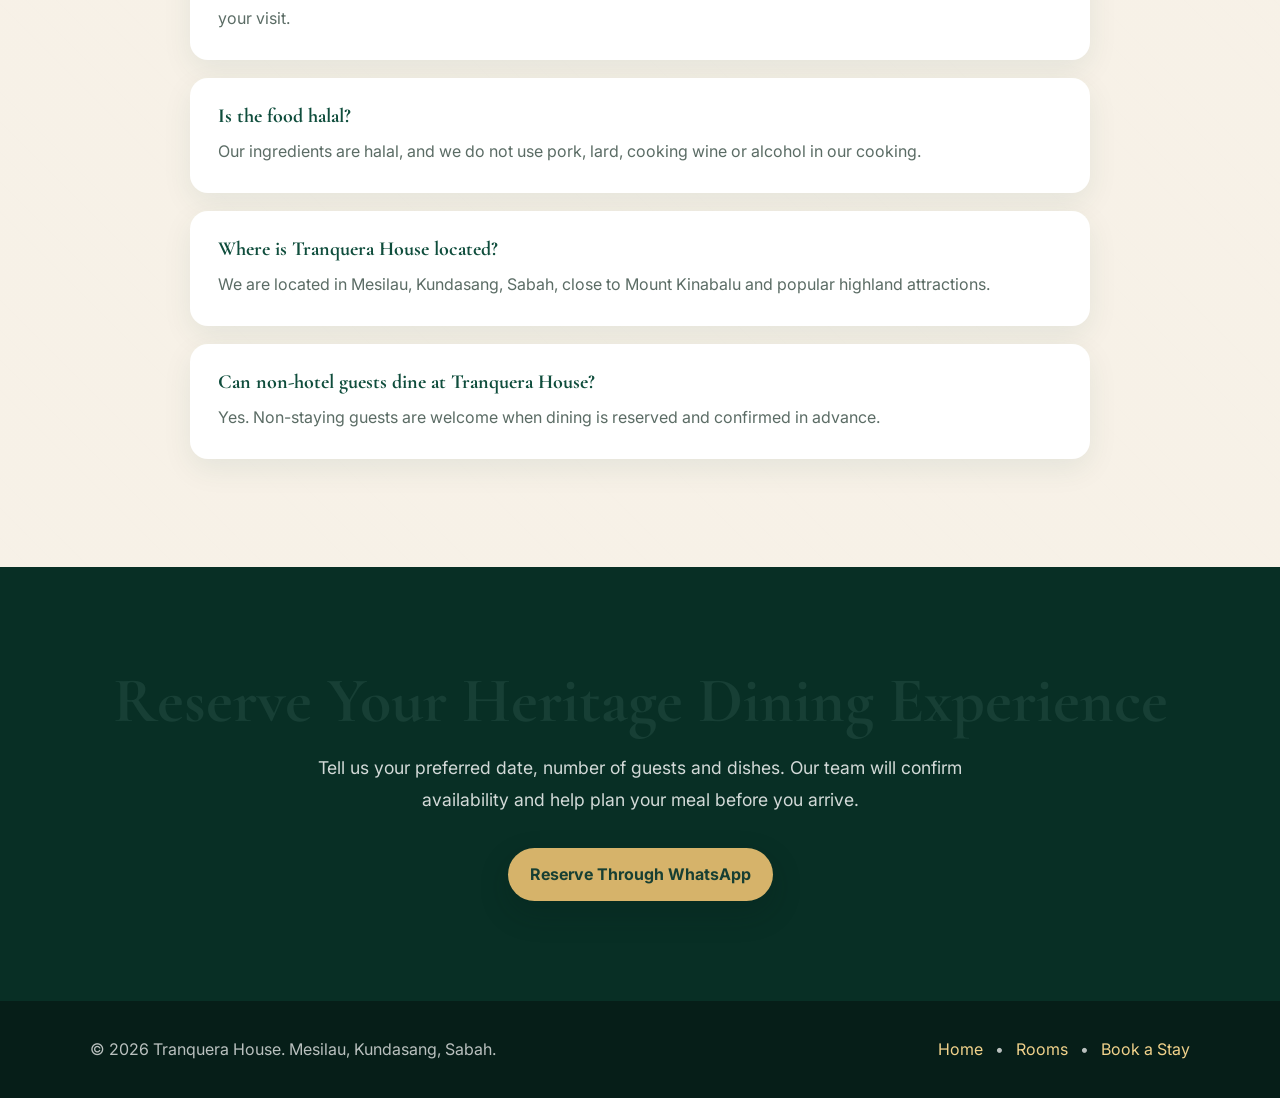
==== commit 75680b27: "Fix mobile spacing and Buah Keluak dish" ====
--- a/dining.html
+++ b/dining.html
@@ -1,8 +1,17 @@
 <!DOCTYPE html>
 <html lang="en">
 <head>
+
+  <!-- Google Analytics -->
+<script async src="https://www.googletagmanager.com/gtag/js?id=G-69WZQ67B76"></script>
+<script>
+  window.dataLayer = window.dataLayer || [];
+  function gtag(){dataLayer.push(arguments);}
+  gtag('js', new Date());
+  gtag('config', 'G-69WZQ67B76');
+</script>
+
   <meta charset="UTF-8">
-
   <meta
     name="viewport"
     content="width=device-width, initial-scale=1.0"
@@ -707,17 +716,17 @@
         <article class="dish-card">
           <img
             src="images/keluak.jpg"
-            alt="Nasi Goreng Buah Keluak rare Peranakan dish at Tranquera House"
+            alt="Ayam Masak Buah Keluak traditional Peranakan chicken dish at Tranquera House"
             loading="lazy"
           >
 
           <div class="dish-card-content">
-            <h3>Nasi Goreng Buah Keluak</h3>
+            <h3>Ayam Masak Buah Keluak</h3>
 
             <p>
-              A rare and distinctive Peranakan favourite with
-              deep, earthy buah keluak flavours—an experience
-              many guests discover for the first time here.
+              A distinctive Peranakan chicken dish slowly braised
+              with buah keluak, creating deep, earthy and richly
+              savoury flavours.
             </p>
           </div>
         </article>
--- a/style.css
+++ b/style.css
@@ -706,8 +706,13 @@
 /* Heritage Menu Button */
 
 .menu-button-wrap {
+    grid-column: 1 / -1;
+    display: flex;
+    justify-content: center;
+    flex-wrap: wrap;
+    gap: 16px;
+    margin: 28px 0 0;
     text-align: center;
-    margin: 50px 0 20px;
 }
 
 .menu-button {
@@ -727,6 +732,18 @@
 .menu-button:hover {
     background: #0A473B;
     transform: translateY(-3px);
+}
+
+@media (max-width: 600px) {
+    .menu-button-wrap {
+        gap: 14px;
+        margin-top: 16px;
+    }
+
+    .menu-button {
+        width: min(100%, 360px);
+        padding: 16px 22px;
+    }
 }
 
 .room-card img {
@@ -1278,4 +1295,4 @@
 
 .footer-contact a:hover {
     color: #C9A44C;
-}+}
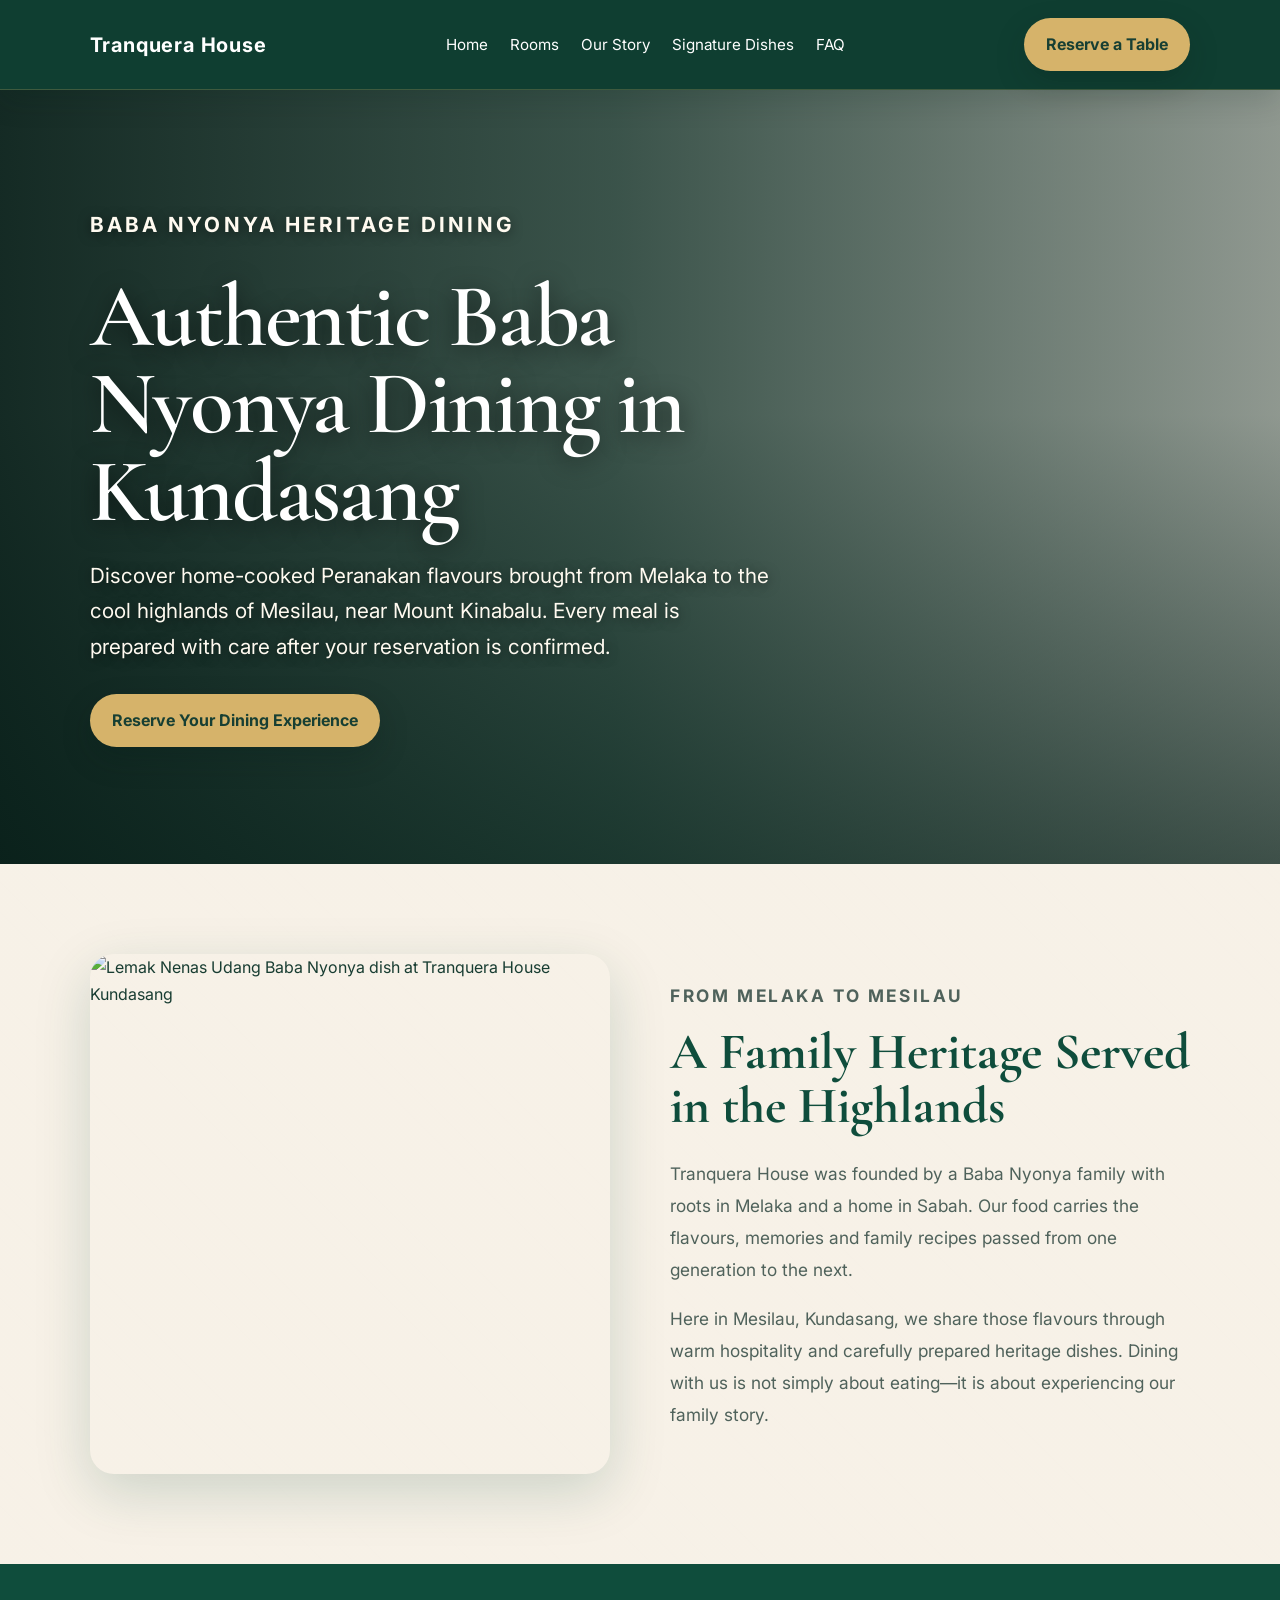
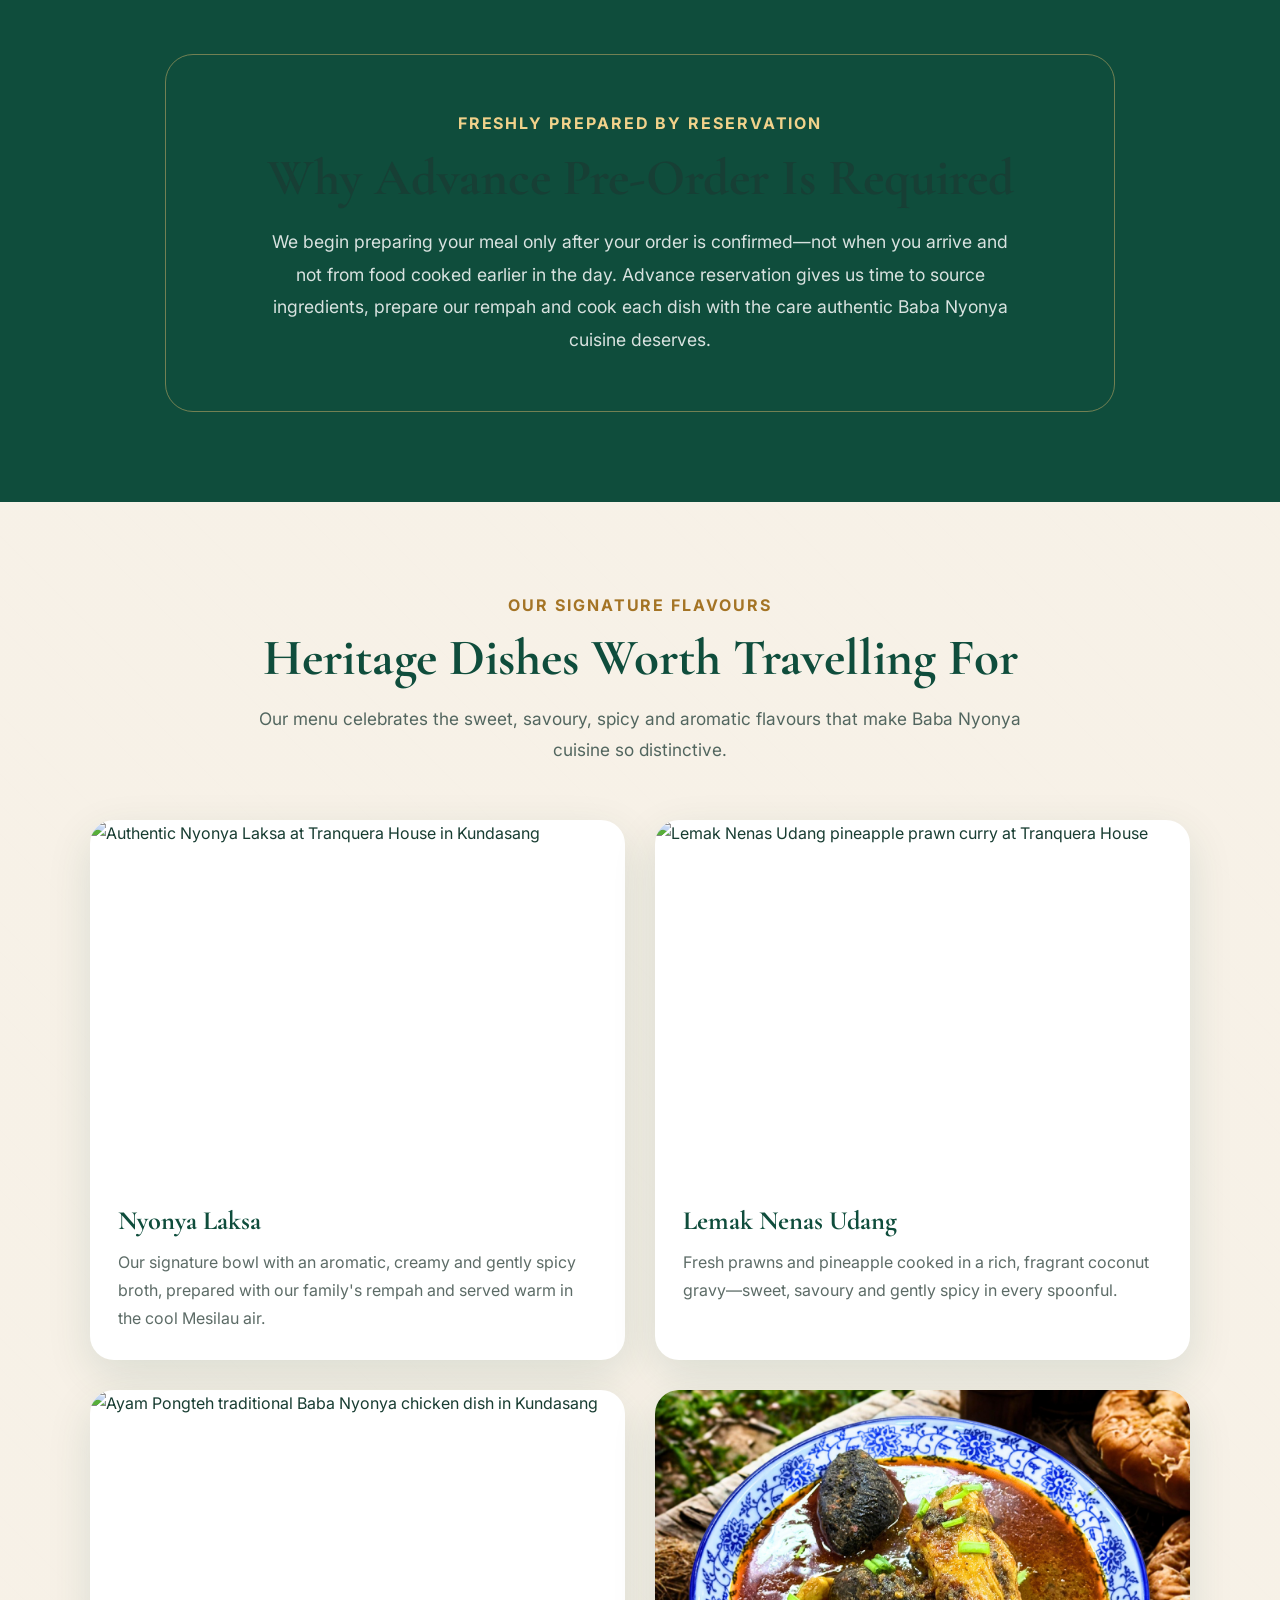
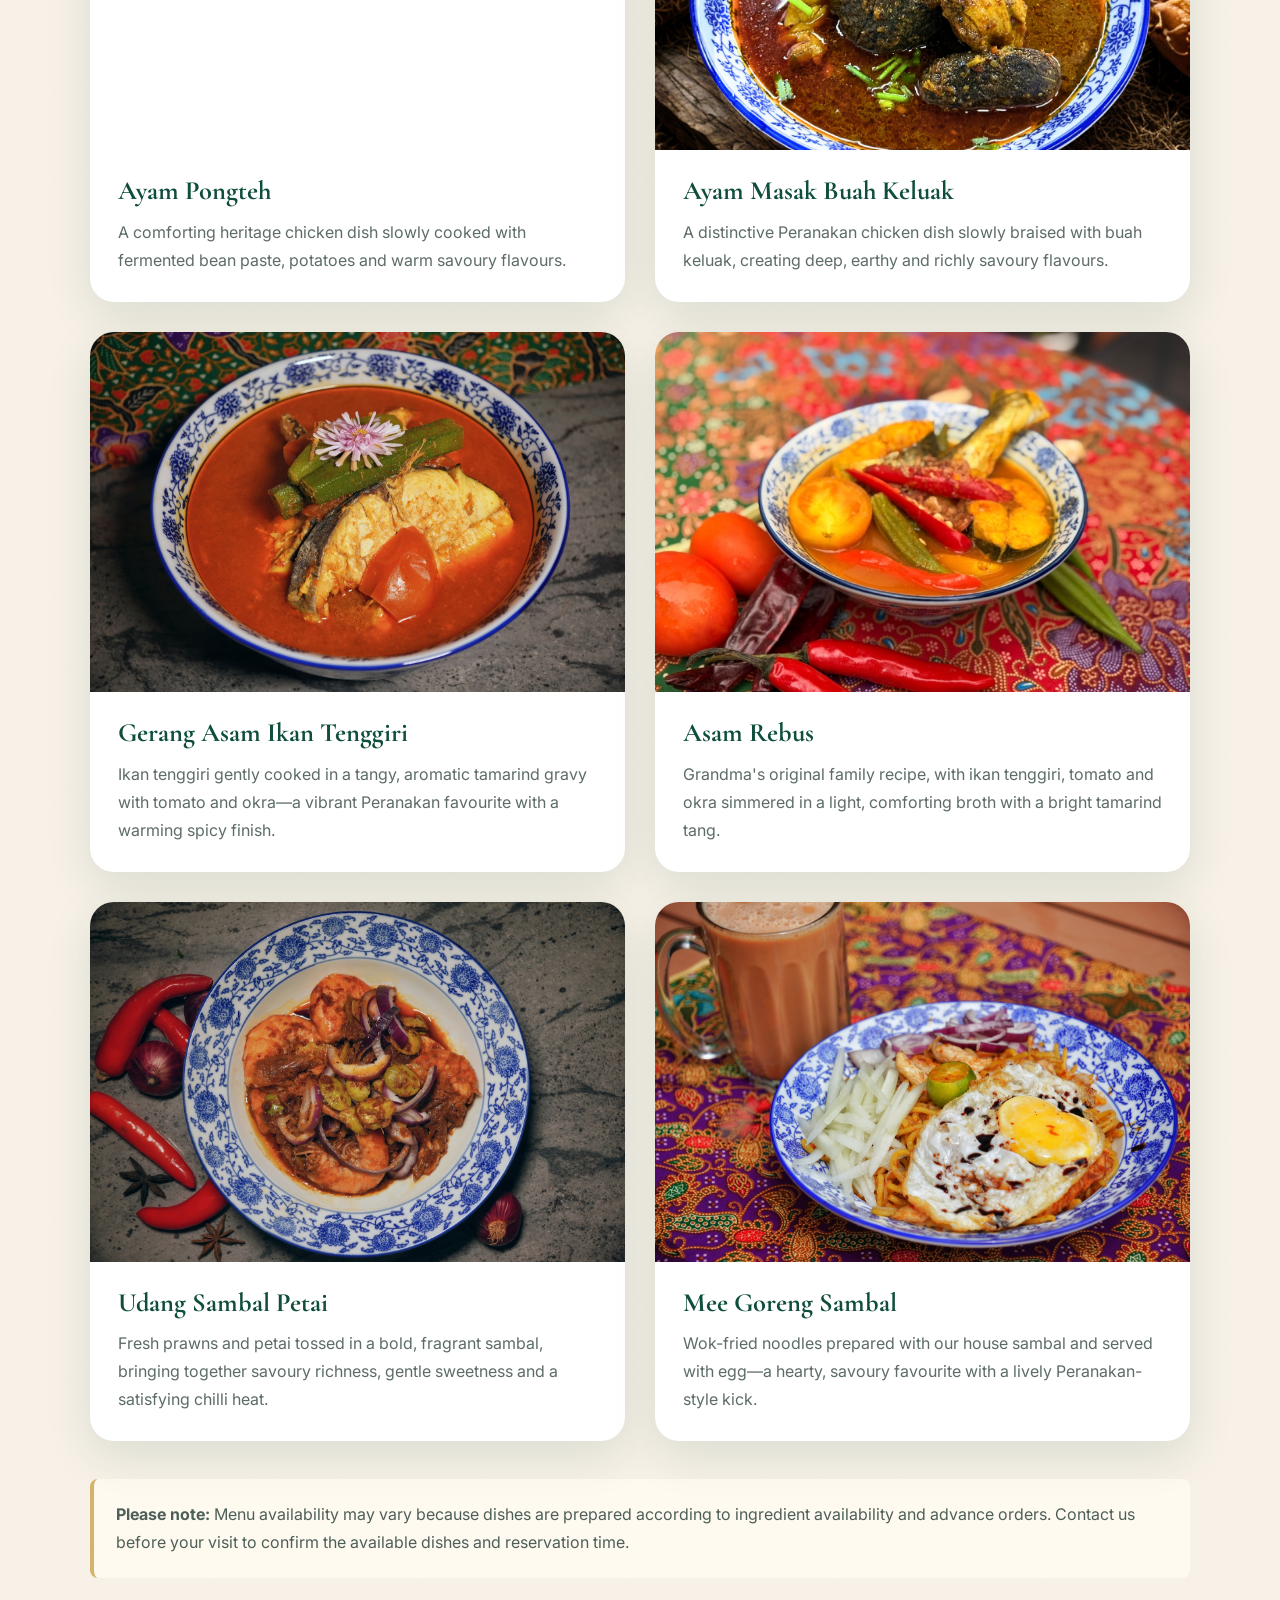
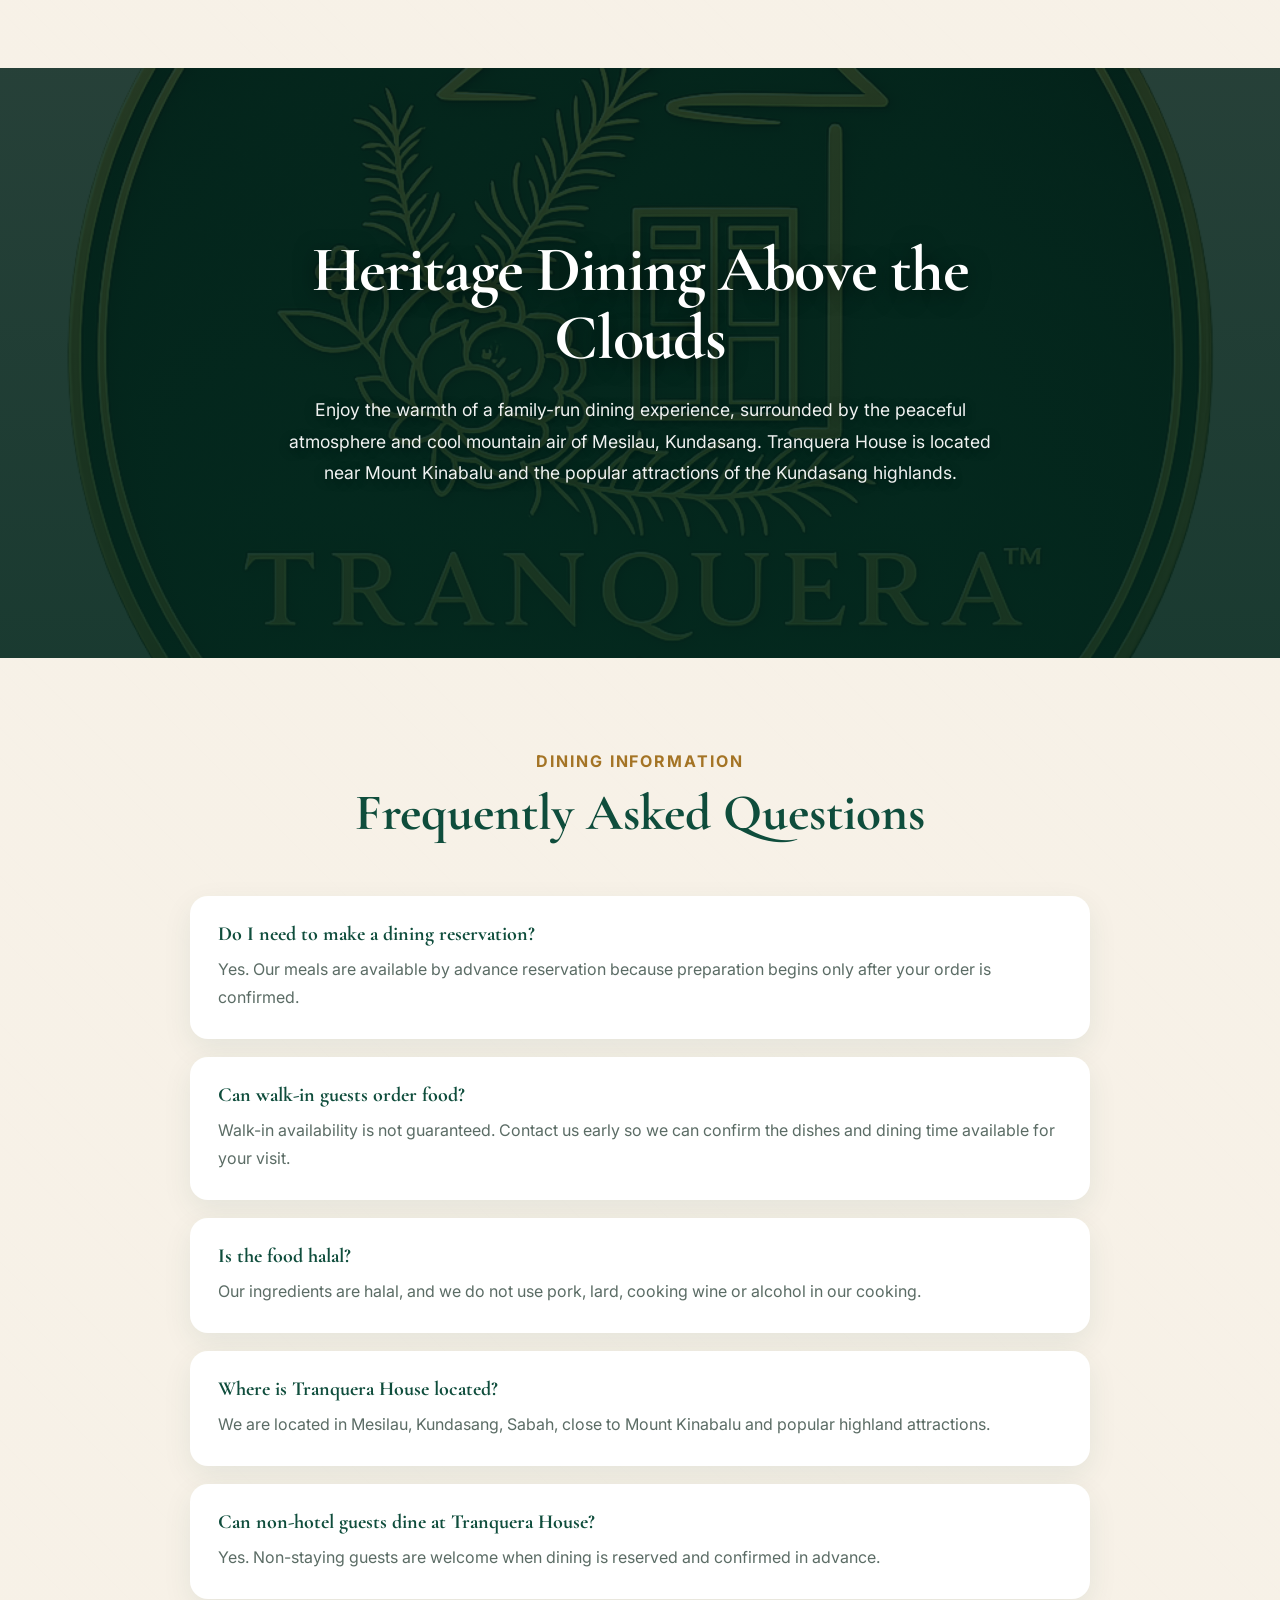
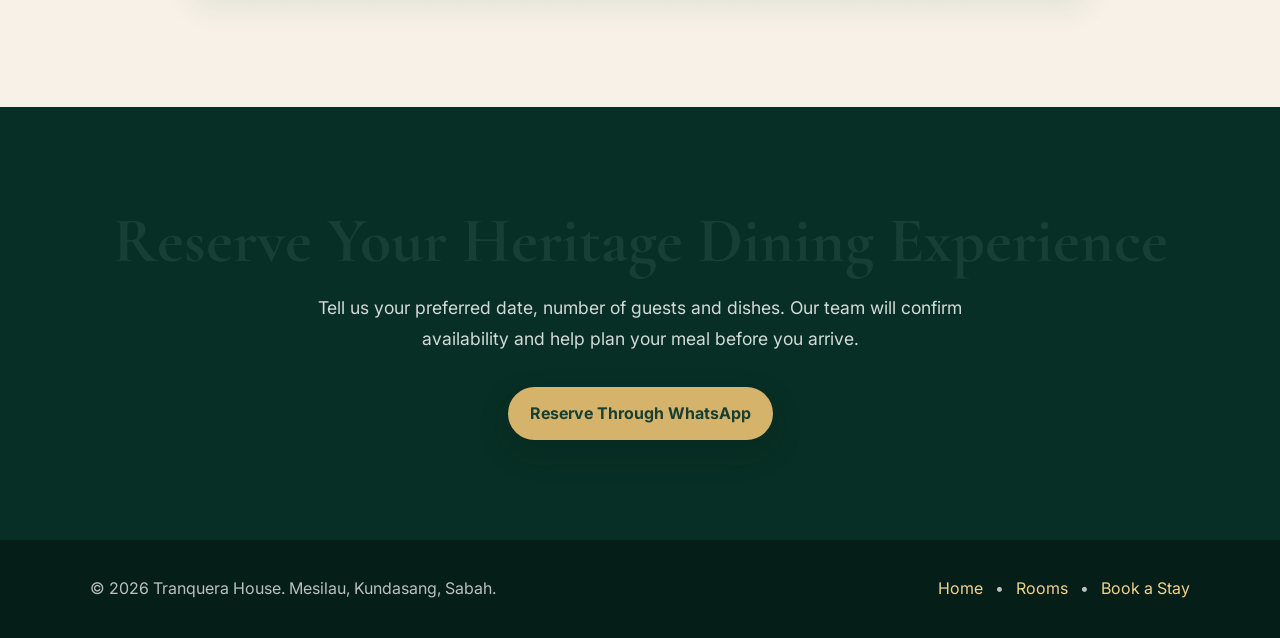
==== commit 4feda2d3: "Add more signature dishes to dining page" ====
--- a/dining.html
+++ b/dining.html
@@ -731,6 +731,78 @@
           </div>
         </article>
 
+        <article class="dish-card">
+          <img
+            src="images/gerang-asam-ikan-tenggiri.jpg"
+            alt="Gerang Asam Ikan Tenggiri heritage Peranakan fish dish at Tranquera House"
+            loading="lazy"
+          >
+
+          <div class="dish-card-content">
+            <h3>Gerang Asam Ikan Tenggiri</h3>
+
+            <p>
+              Ikan tenggiri gently cooked in a tangy, aromatic
+              tamarind gravy with tomato and okra—a vibrant
+              Peranakan favourite with a warming spicy finish.
+            </p>
+          </div>
+        </article>
+
+        <article class="dish-card">
+          <img
+            src="images/asam-rebus.jpg"
+            alt="Asam Rebus traditional family fish recipe at Tranquera House"
+            loading="lazy"
+          >
+
+          <div class="dish-card-content">
+            <h3>Asam Rebus</h3>
+
+            <p>
+              Grandma's original family recipe, with ikan
+              tenggiri, tomato and okra simmered in a light,
+              comforting broth with a bright tamarind tang.
+            </p>
+          </div>
+        </article>
+
+        <article class="dish-card">
+          <img
+            src="images/udang-sambal-petai.jpg"
+            alt="Udang Sambal Petai spicy prawn dish at Tranquera House Kundasang"
+            loading="lazy"
+          >
+
+          <div class="dish-card-content">
+            <h3>Udang Sambal Petai</h3>
+
+            <p>
+              Fresh prawns and petai tossed in a bold, fragrant
+              sambal, bringing together savoury richness,
+              gentle sweetness and a satisfying chilli heat.
+            </p>
+          </div>
+        </article>
+
+        <article class="dish-card">
+          <img
+            src="images/mee-goreng-sambal.jpg"
+            alt="Mee Goreng Sambal noodles at Tranquera House in Kundasang"
+            loading="lazy"
+          >
+
+          <div class="dish-card-content">
+            <h3>Mee Goreng Sambal</h3>
+
+            <p>
+              Wok-fried noodles prepared with our house sambal
+              and served with egg—a hearty, savoury favourite
+              with a lively Peranakan-style kick.
+            </p>
+          </div>
+        </article>
+
       </div>
 
       <div class="dining-notice">
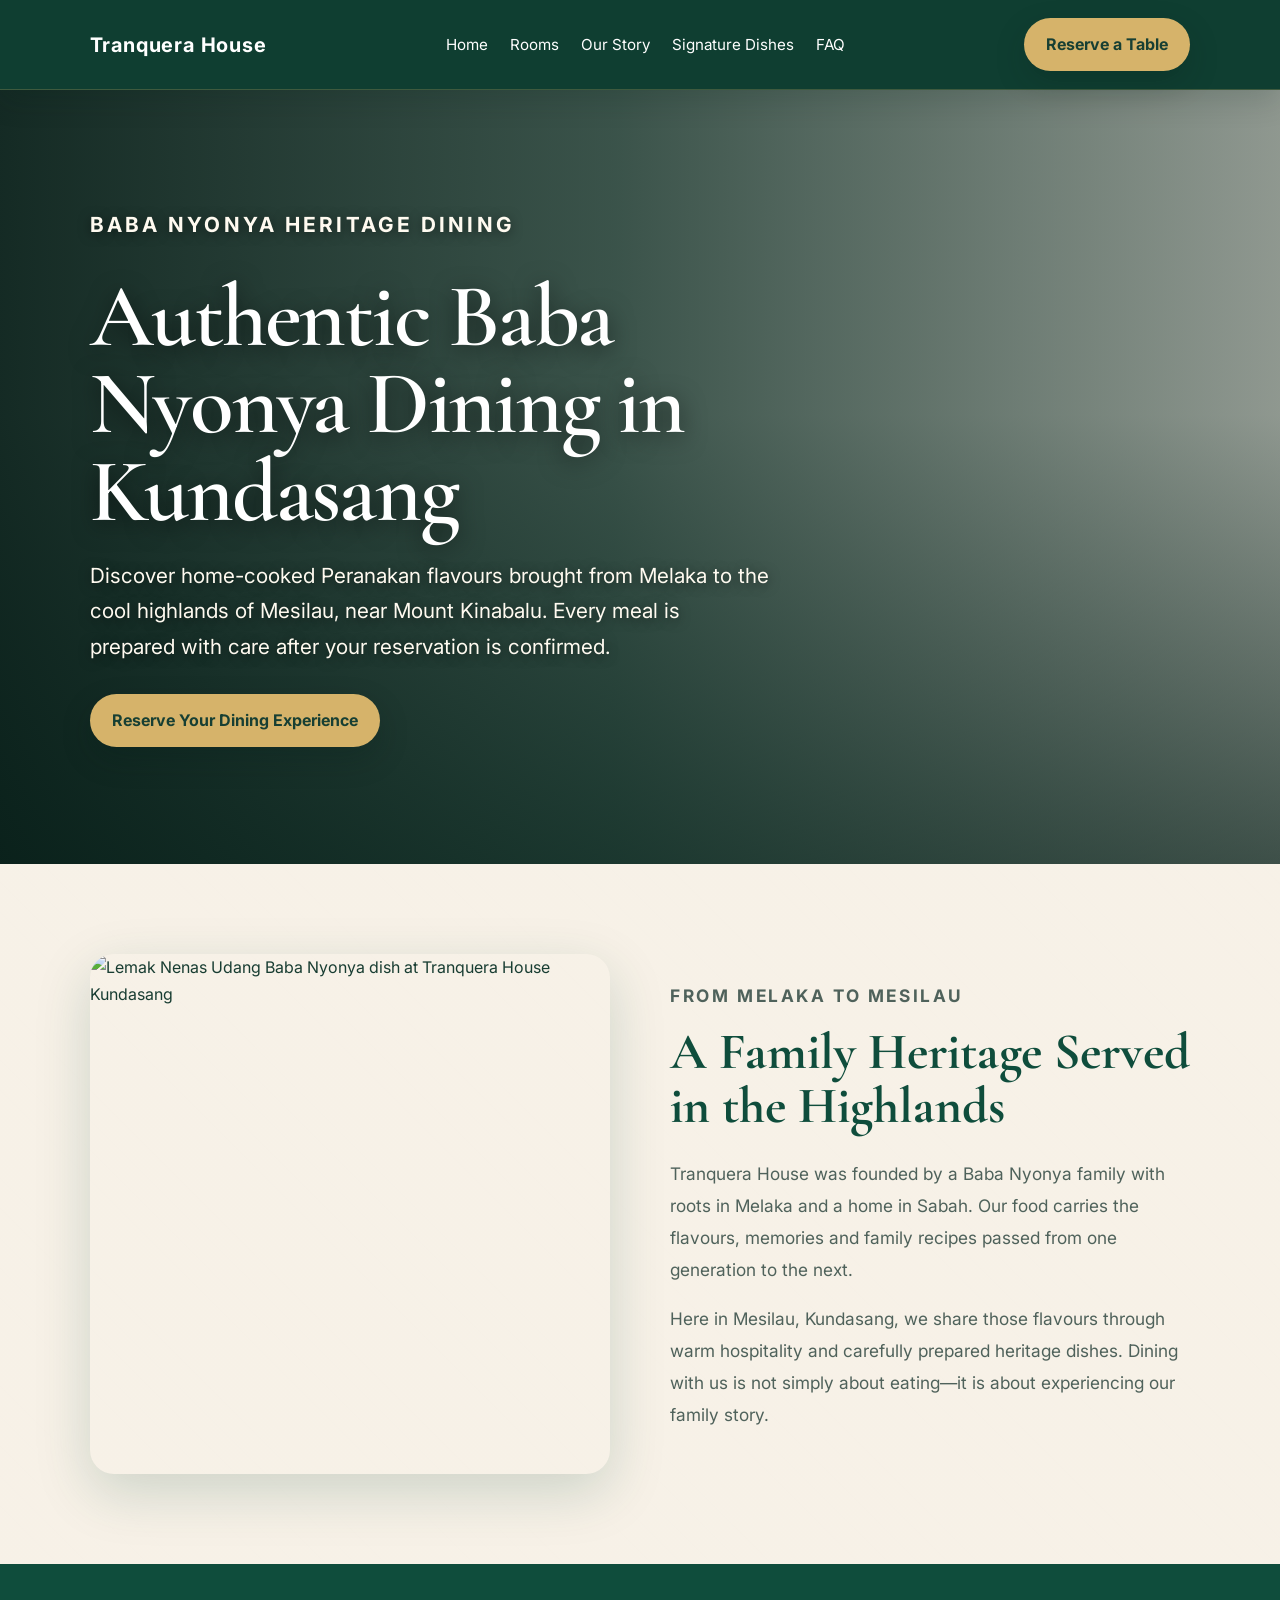
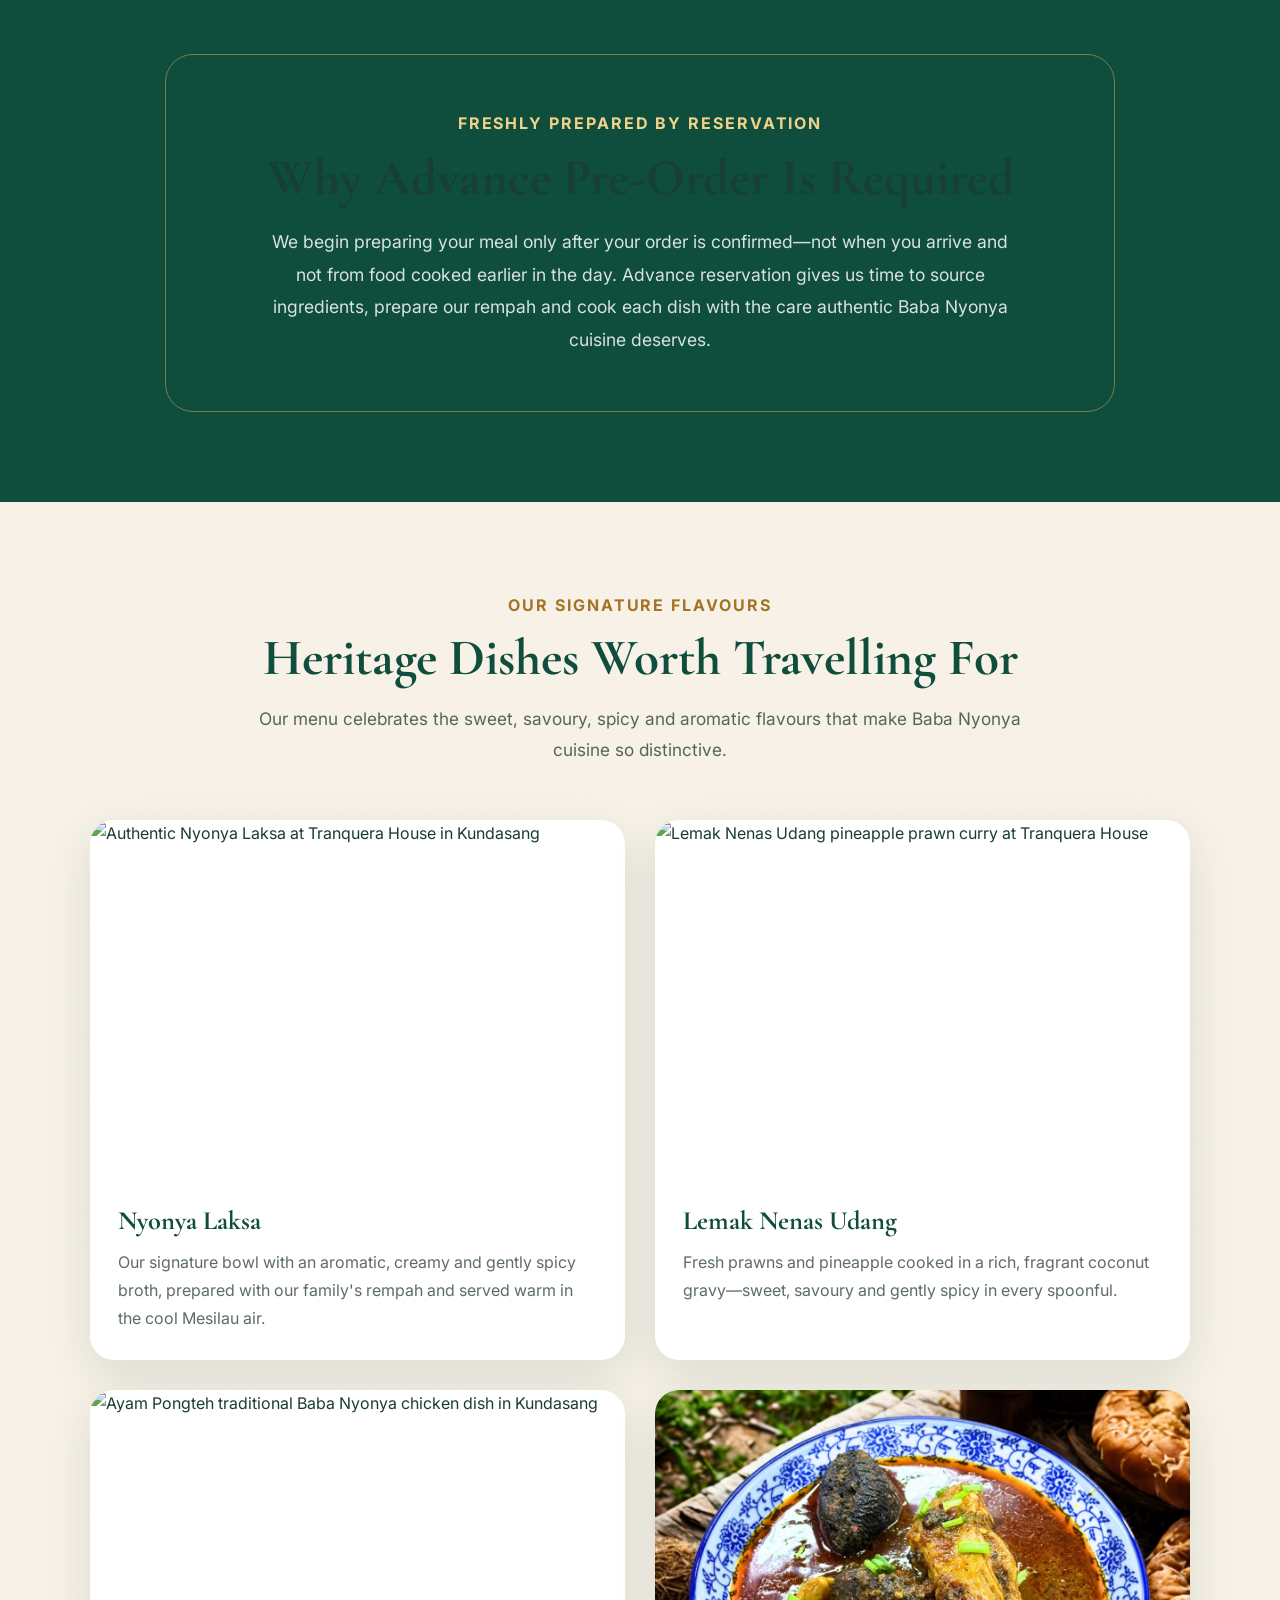
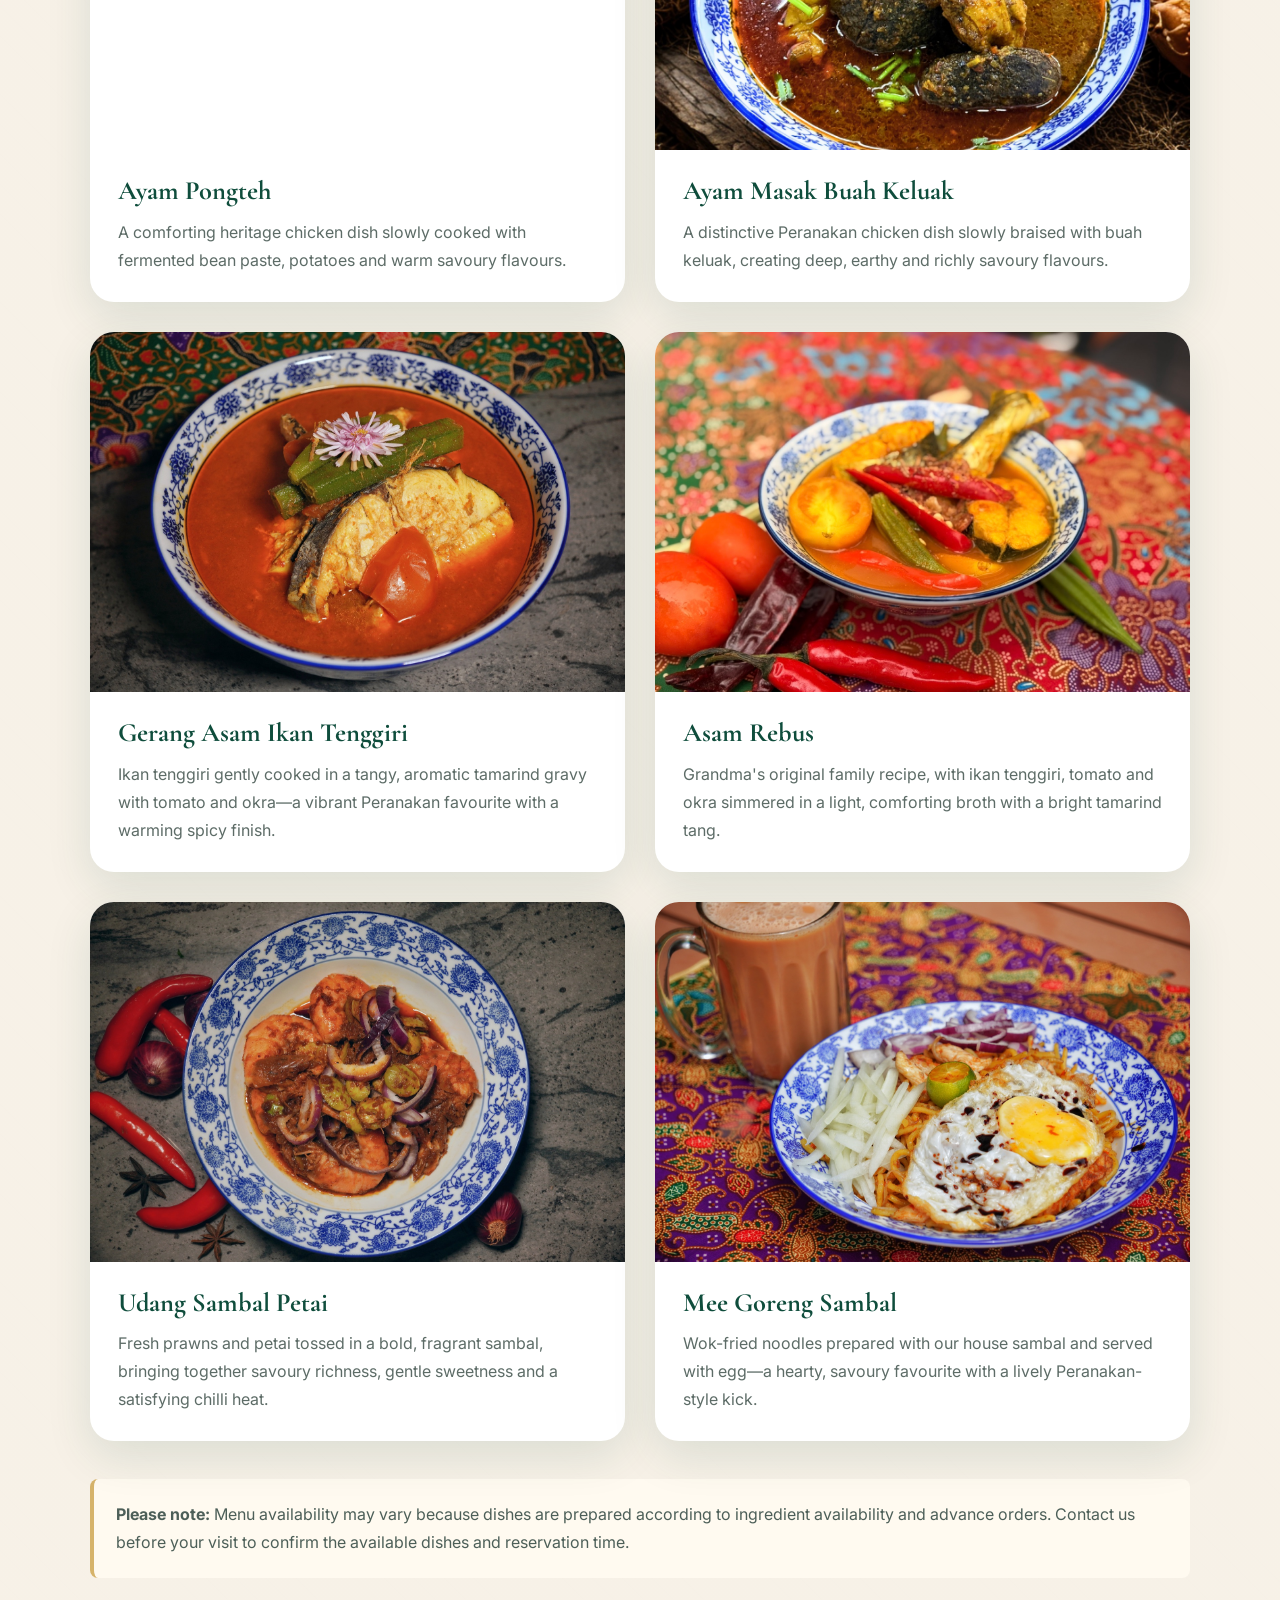
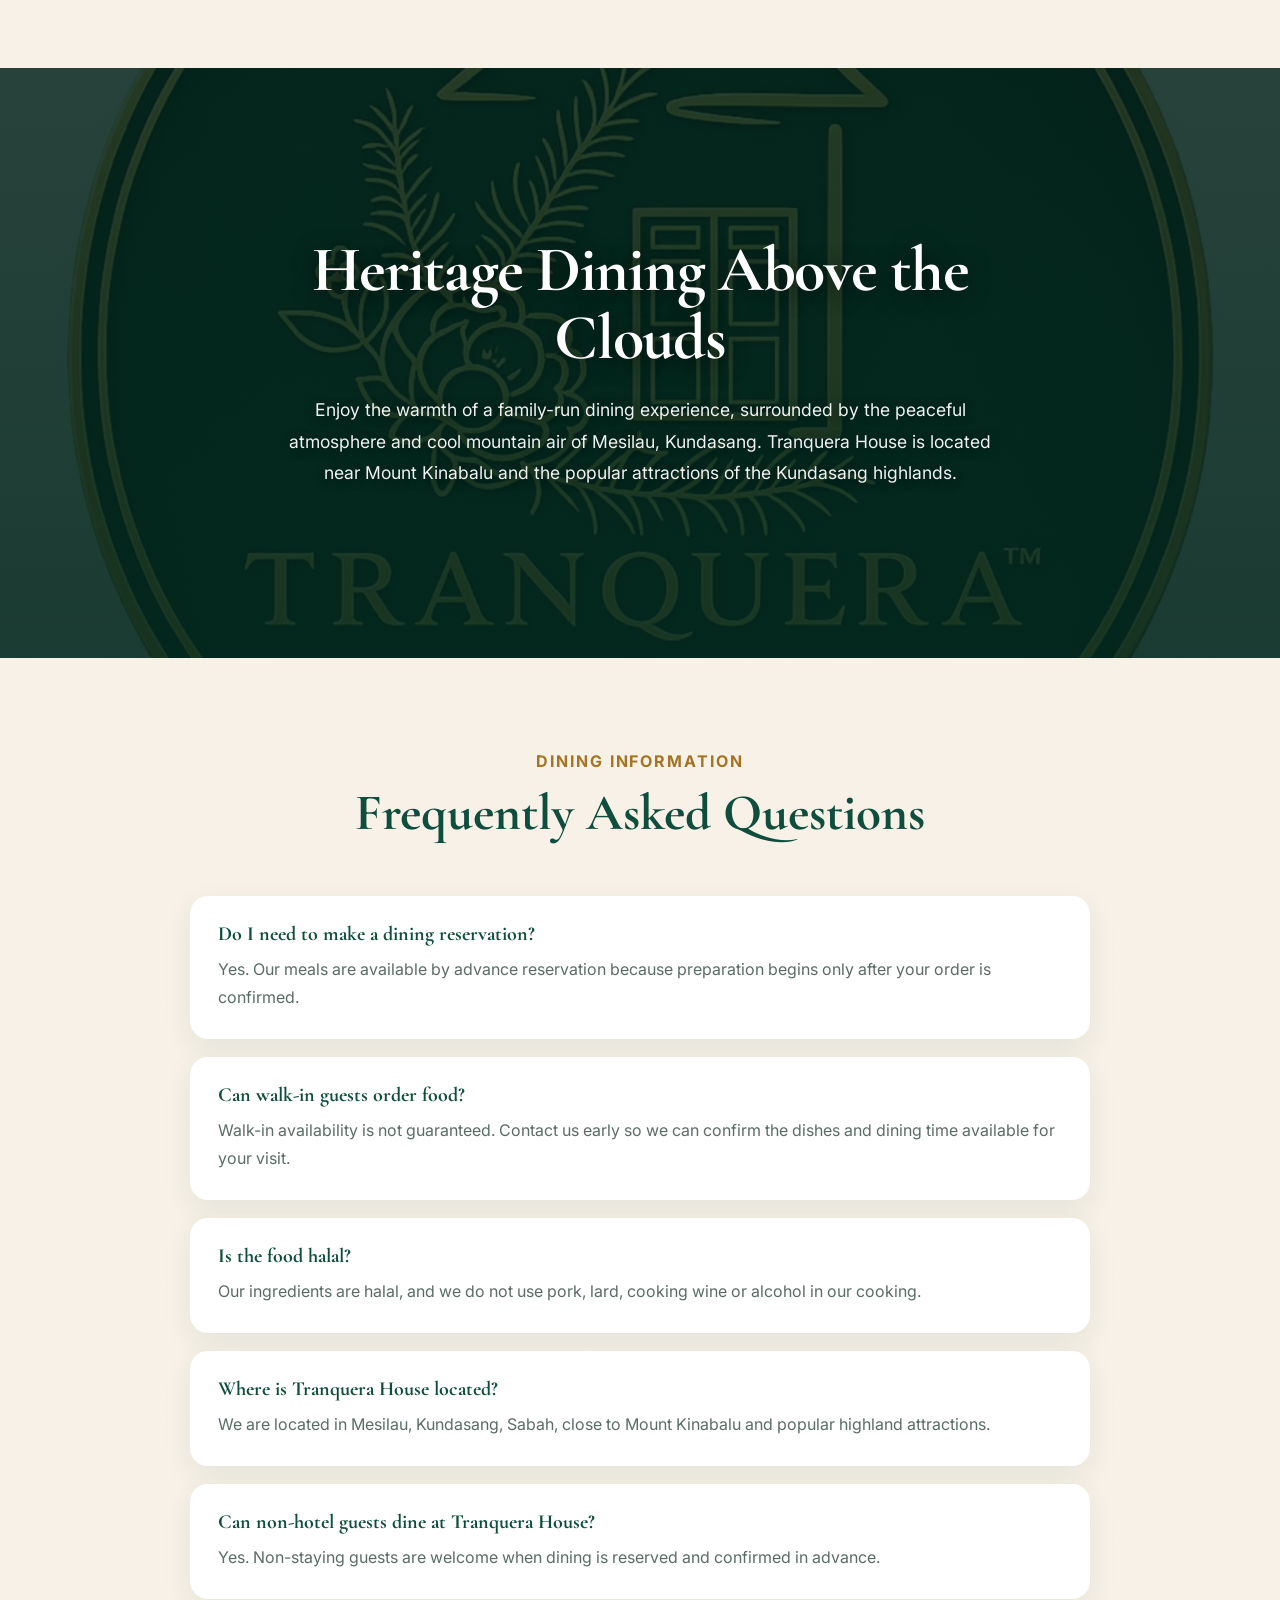
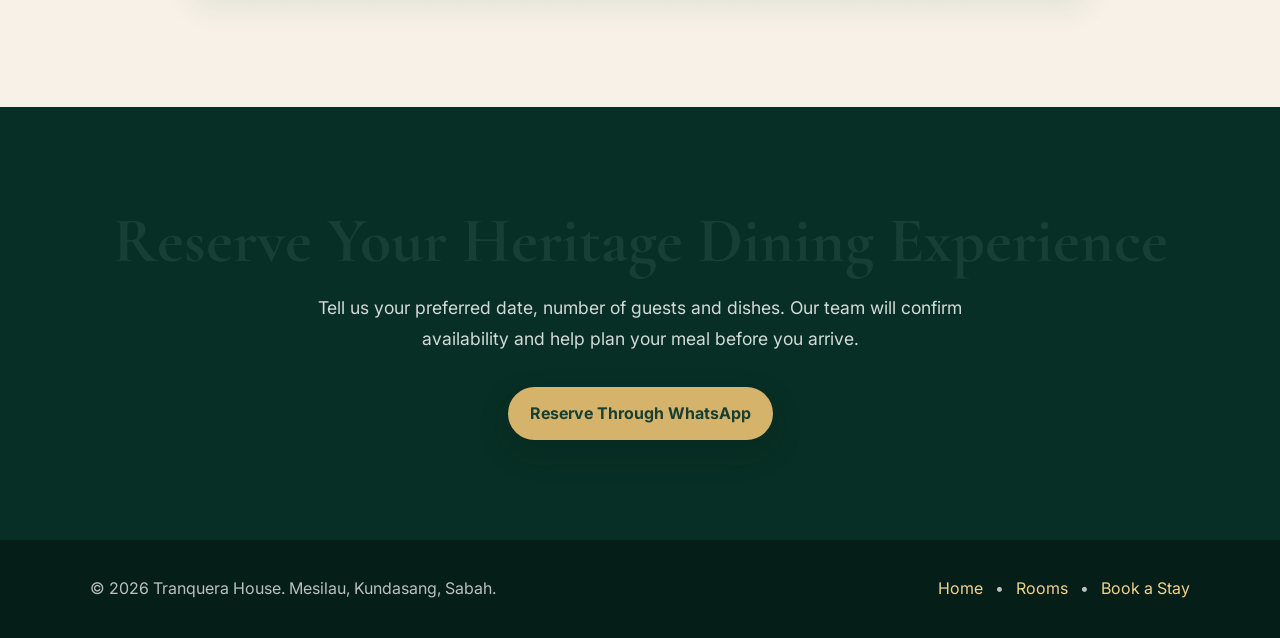
==== commit 335afa62: "Improve Rooms and Dining SEO data" ====
--- a/dining.html
+++ b/dining.html
@@ -88,13 +88,18 @@
   {
     "@context": "https://schema.org",
     "@type": "Restaurant",
+    "@id": "https://tranquerahouse.com/dining.html#restaurant",
     "name": "Tranquera House Baba Nyonya Heritage Dining",
     "url": "https://tranquerahouse.com/dining.html",
     "image": [
       "https://tranquerahouse.com/images/laksa.jpg",
       "https://tranquerahouse.com/images/pineapple-prawn.jpg",
       "https://tranquerahouse.com/images/pongteh.jpg",
-      "https://tranquerahouse.com/images/keluak.jpg"
+      "https://tranquerahouse.com/images/keluak.jpg",
+      "https://tranquerahouse.com/images/gerang-asam-ikan-tenggiri.jpg",
+      "https://tranquerahouse.com/images/asam-rebus.jpg",
+      "https://tranquerahouse.com/images/udang-sambal-petai.jpg",
+      "https://tranquerahouse.com/images/mee-goreng-sambal.jpg"
     ],
     "description": "Authentic home-cooked Baba Nyonya heritage cuisine served by advance reservation in Mesilau, Kundasang.",
     "servesCuisine": [
@@ -104,17 +109,40 @@
     ],
     "telephone": "+60177270183",
     "acceptsReservations": true,
-    "priceRange": "RM",
+    "priceRange": "RM18-RM58",
     "address": {
       "@type": "PostalAddress",
+      "streetAddress": "C93, Jalan Access Mesilau Nature Centre",
       "addressLocality": "Mesilau, Kundasang",
       "addressRegion": "Sabah",
+      "postalCode": "89308",
       "addressCountry": "MY"
     },
     "areaServed": {
       "@type": "Place",
       "name": "Kundasang, Sabah"
     }
+  }
+  </script>
+
+  <script type="application/ld+json">
+  {
+    "@context": "https://schema.org",
+    "@type": "BreadcrumbList",
+    "itemListElement": [
+      {
+        "@type": "ListItem",
+        "position": 1,
+        "name": "Home",
+        "item": "https://tranquerahouse.com/"
+      },
+      {
+        "@type": "ListItem",
+        "position": 2,
+        "name": "Dining",
+        "item": "https://tranquerahouse.com/dining.html"
+      }
+    ]
   }
   </script>
 
